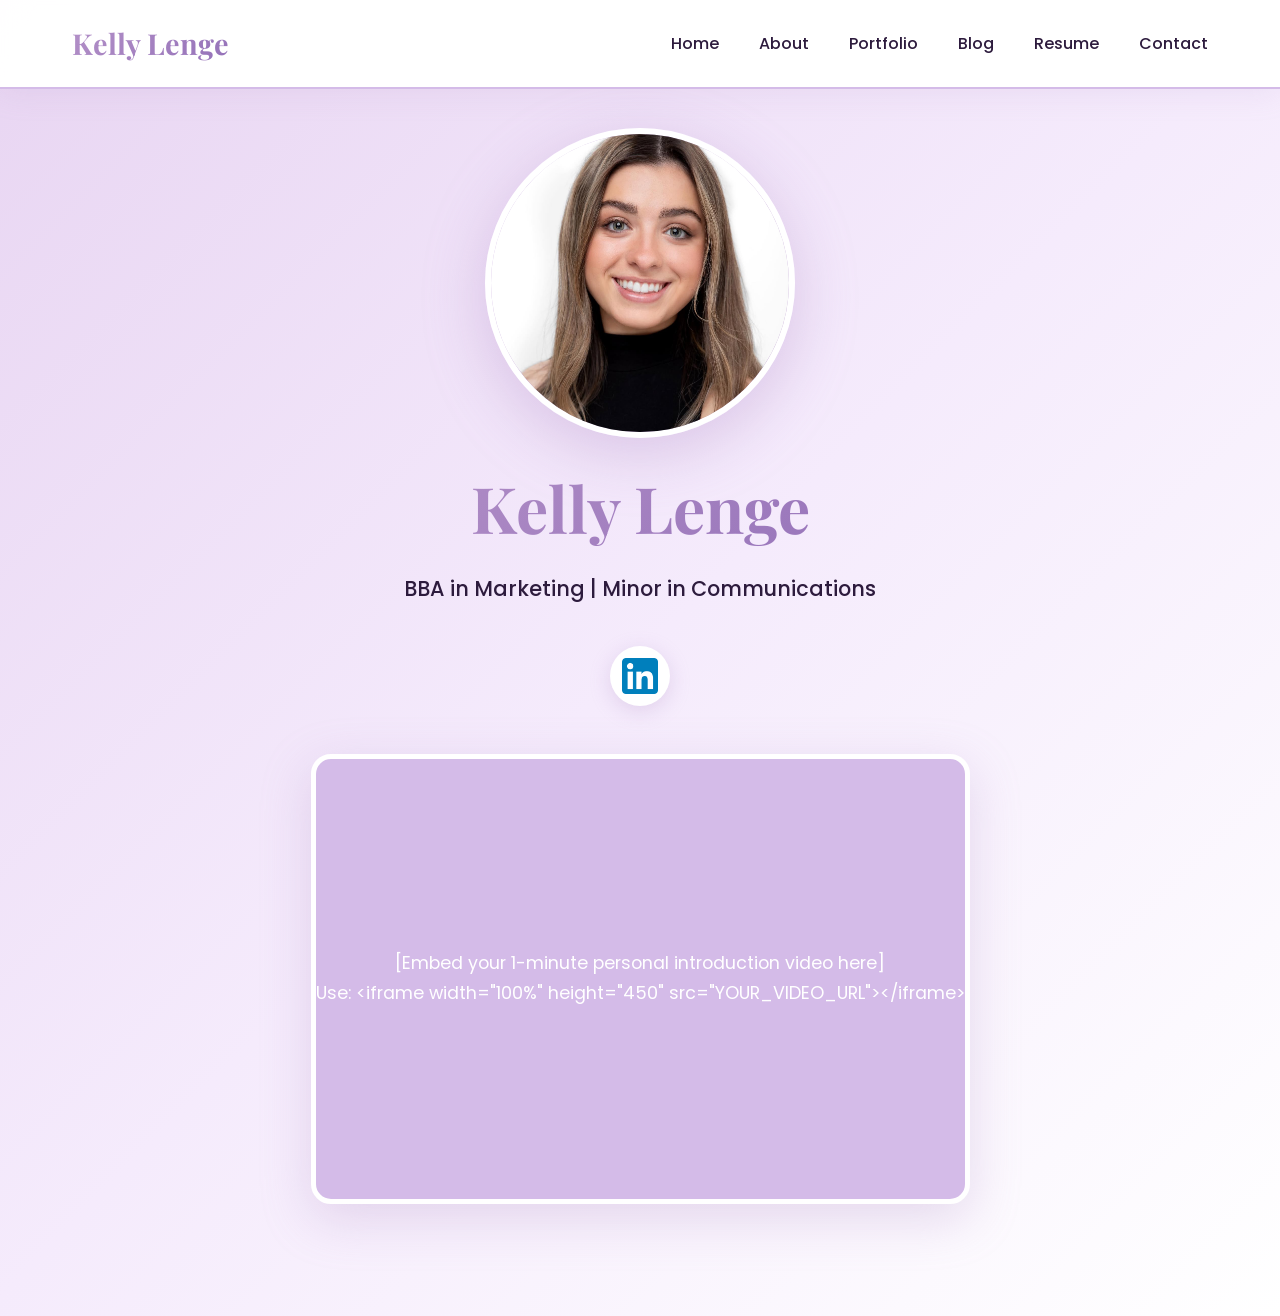
==== index.html @ 1a7a0fc7 "Updated website, everything but video and email" ====
<!DOCTYPE html>
<html lang="en">
<head>
    <meta charset="UTF-8">
    <meta name="viewport" content="width=device-width, initial-scale=1.0">
    <title>Kelly Lenge - Marketing & Communications Professional</title>
    <link href="https://fonts.googleapis.com/css2?family=Playfair+Display:wght@400;600;700&family=Poppins:wght@300;400;500;600&family=Dancing+Script:wght@400;600&display=swap" rel="stylesheet">
    <style>
        * {
            margin: 0;
            padding: 0;
            box-sizing: border-box;
        }

        :root {
            --lavender: #B491C8;
            --lavender-light: #D4BBE8;
            --lavender-dark: #9370B8;
            --white: #FFFFFF;
            --off-white: #FAF8FC;
            --text-dark: #2D1B3D;
            --text-gray: #6B5B7A;
        }

        body {
            font-family: 'Poppins', sans-serif;
            line-height: 1.7;
            color: var(--text-dark);
            background: var(--off-white);
        }

        /* Navigation */
        nav {
            position: fixed;
            top: 0;
            width: 100%;
            background: rgba(255, 255, 255, 0.98);
            backdrop-filter: blur(15px);
            box-shadow: 0 4px 30px rgba(180, 145, 200, 0.15);
            z-index: 1000;
            padding: 1.2rem 0;
            border-bottom: 2px solid var(--lavender-light);
        }

        nav .container {
            max-width: 1200px;
            margin: 0 auto;
            padding: 0 2rem;
            display: flex;
            justify-content: space-between;
            align-items: center;
        }

        nav .logo {
            font-size: 1.8rem;
            font-weight: 700;
            font-family: 'Playfair Display', serif;
            background: linear-gradient(135deg, var(--lavender), var(--lavender-dark));
            -webkit-background-clip: text;
            -webkit-text-fill-color: transparent;
            background-clip: text;
            cursor: pointer;
            transition: transform 0.3s;
        }

        nav .logo:hover {
            transform: scale(1.05);
        }

        nav ul {
            list-style: none;
            display: flex;
            gap: 2.5rem;
        }

        nav a {
            text-decoration: none;
            color: var(--text-dark);
            font-weight: 500;
            transition: all 0.3s;
            position: relative;
            font-size: 1rem;
        }

        nav a:hover {
            color: var(--lavender);
            transform: translateY(-2px);
        }

        nav a::after {
            content: '';
            position: absolute;
            bottom: -5px;
            left: 50%;
            transform: translateX(-50%);
            width: 0;
            height: 3px;
            background: var(--lavender);
            border-radius: 2px;
            transition: width 0.3s;
        }

        nav a:hover::after {
            width: 100%;
        }

        /* Page Container */
        .page {
            min-height: 100vh;
            padding: 8rem 2rem 4rem;
            display: none;
            animation: fadeIn 0.6s ease;
        }

        .page.active {
            display: block;
        }

        @keyframes fadeIn {
            from {
                opacity: 0;
                transform: translateY(20px);
            }
            to {
                opacity: 1;
                transform: translateY(0);
            }
        }

        .container {
            max-width: 1200px;
            margin: 0 auto;
        }

        /* Typography */
        h1 {
            font-size: 4rem;
            margin-bottom: 1.5rem;
            font-family: 'Playfair Display', serif;
            font-weight: 700;
            background: linear-gradient(135deg, var(--lavender), var(--lavender-dark));
            -webkit-background-clip: text;
            -webkit-text-fill-color: transparent;
            background-clip: text;
            line-height: 1.2;
        }

        h2 {
            font-size: 3rem;
            margin-bottom: 2rem;
            font-family: 'Playfair Display', serif;
            color: var(--lavender-dark);
            position: relative;
            display: inline-block;
        }

        h2::after {
            content: '';
            position: absolute;
            bottom: -10px;
            left: 0;
            width: 60%;
            height: 4px;
            background: linear-gradient(90deg, var(--lavender), transparent);
            border-radius: 2px;
        }

        h3 {
            font-size: 1.8rem;
            margin-bottom: 1rem;
            color: var(--lavender);
            font-family: 'Playfair Display', serif;
        }

        /* HOME PAGE */
        #home {
            display: flex;
            align-items: center;
            justify-content: center;
            text-align: center;
            background: linear-gradient(135deg, #E8D5F2 0%, #F5EBFC 50%, #FFFFFF 100%);
            position: relative;
            overflow: hidden;
        }


        @keyframes float {
            0%, 100% { transform: translateY(0px); }
            50% { transform: translateY(-20px); }
        }

        .hero-content {
            animation: fadeInUp 1s ease;
            position: relative;
            z-index: 1;
        }

        @keyframes fadeInUp {
            from {
                opacity: 0;
                transform: translateY(30px);
            }
            to {
                opacity: 1;
                transform: translateY(0);
            }
        }

        .profile-photo {
            width: 310px;
            height: 310px;
            border-radius: 50%;
            border: 6px solid white;
            box-shadow: 0 15px 60px rgba(180, 145, 200, 0.4);
            margin: 0 auto 2rem;
            background: linear-gradient(135deg, var(--lavender-light), var(--lavender));
            /* remove inner padding so image can fill the circle */
            display: block;
            overflow: hidden;
            transition: transform 0.3s;
        }

        .profile-photo img {
            width: 100%;
            display: block; /* remove inline gaps */
        }

        .profile-photo:hover {
            transform: scale(1.05) rotate(5deg);
        }

        .tagline {
            font-size: 1.8rem;
            font-family: 'Dancing Script', cursive;
            color: var(--lavender-dark);
            margin-bottom: 1rem;
        }

        .cta-button {
            display: inline-block;
            padding: 1.2rem 3rem;
            background: linear-gradient(135deg, var(--lavender), var(--lavender-dark));
            color: white;
            text-decoration: none;
            border-radius: 50px;
            font-weight: 600;
            margin-top: 2rem;
            transition: all 0.3s;
            box-shadow: 0 8px 25px rgba(180, 145, 200, 0.4);
            font-size: 1.1rem;
        }

        .cta-button:hover {
            transform: translateY(-5px);
            box-shadow: 0 12px 35px rgba(180, 145, 200, 0.6);
        }

        .social-links {
            margin-top: 2.5rem;
            display: flex;
            gap: 2rem;
            justify-content: center;
        }

        .social-links a {
            color: var(--lavender-dark);
            font-size: 1.8rem;
            transition: all 0.3s;
            background: white;
            width: 60px;
            height: 60px;
            border-radius: 50%;
            display: flex;
            align-items: center;
            justify-content: center;
            box-shadow: 0 5px 20px rgba(180, 145, 200, 0.3);
        }

        /* size for social icon images */
        .social-links a img {
            width: 36px;
            height: 36px;
            display: block;
        }

        .social-links a:hover {
            transform: scale(1.2) rotate(10deg);
            box-shadow: 0 8px 30px rgba(180, 145, 200, 0.5);
        }

        .video-container {
            margin: 3rem 0;
            border-radius: 20px;
            overflow: hidden;
            box-shadow: 0 15px 50px rgba(180, 145, 200, 0.3);
            background: var(--lavender-light);
            height: 450px;
            display: flex;
            align-items: center;
            justify-content: center;
            color: white;
            font-size: 1.1rem;
            border: 5px solid white;
        }

        /* ABOUT PAGE */
        #about {
            background: white;
        }

        .about-grid {
            display: grid;
            grid-template-columns: 1fr 1fr;
            gap: 4rem;
            margin-top: 3rem;
        }

        .about-text {
            font-size: 1.15rem;
            line-height: 1.9;
        }

        .about-text p {
            margin-bottom: 1.5rem;
            animation: slideInLeft 0.8s ease;
        }

        @keyframes slideInLeft {
            from {
                opacity: 0;
                transform: translateX(-30px);
            }
            to {
                opacity: 1;
                transform: translateX(0);
            }
        }
        
        .about-photo {
            width: 100%;
            height: 500px;
            border-radius: 25px;
            background: linear-gradient(135deg, var(--lavender-light), var(--lavender));
            display: flex;
            align-items: center;
            justify-content: center;
            color: white;
            font-size: 1rem;
            text-align: center;
            padding: 0;
            overflow: hidden;
            box-shadow: 0 15px 50px rgba(180, 145, 200, 0.3);
            border: 15px solid #d4bbe8;
            animation: slideInRight 0.8s ease;
        }

        .about-photo img {
            width: 100%;
            height: 100%;
            object-fit: cover;
            display: block;
        }

        @keyframes slideInRight {
            from {
                opacity: 0;
                transform: translateX(30px);
            }
            to {
                opacity: 1;
                transform: translateX(0);
            }
        }

        /* PORTFOLIO PAGE */
        #portfolio {
            background: linear-gradient(135deg, #F8F3FC 0%, #FFFFFF 100%);
        }

        .portfolio-intro {
            font-size: 1.2rem;
            color: var(--text-gray);
            margin-bottom: 3rem;
            text-align: center;
        }

        .portfolio-grid {
            display: grid;
            grid-template-columns: repeat(auto-fit, minmax(320px, 1fr));
            gap: 2.5rem;
            margin-top: 3rem;
        }

        .portfolio-item {
            background: white;
            border-radius: 25px;
            overflow: hidden;
            box-shadow: 0 8px 30px rgba(180, 145, 200, 0.2);
            transition: all 0.4s;
            border: 3px solid var(--lavender-light);
        }

        .portfolio-item:hover {
            transform: translateY(-15px) scale(1.02);
            box-shadow: 0 20px 50px rgba(180, 145, 200, 0.4);
            border-color: var(--lavender);
        }

        .portfolio-image {
            width: 100%;
            height: 280px;
            background: linear-gradient(135deg, var(--lavender-light), var(--lavender));
            display: flex;
            align-items: center;
            justify-content: center;
            color: white;
            font-size: 0.95rem;
            text-align: center;
            padding: 2rem;
        }

        .portfolio-content {
            padding: 2rem;
        }

        .portfolio-content h3 {
            margin-bottom: 1rem;
        }

        .portfolio-content p {
            color: var(--text-gray);
            line-height: 1.7;
        }

        /* RESUME PAGE */
        #resume.page {
            background: white;
            padding: 8rem 2rem 4rem;
        }

        #resume.page.active {
            display: flex;
            justify-content: center;
            align-items: center;
        }

        #resume .resume-container {
            width: 100%;
            display: flex;
            flex-direction: column;
            align-items: center;
            justify-content: center;
            gap: 2.5rem;
        }

        #resume .resume-image-wrapper {
            display: flex;
            justify-content: center;
            width: 100%;
        }

        #resume .resume-image {
            height: calc(134vh - 9rem);
            max-height: 1100px;
            width: auto;
            max-width: min(95vw, 1040px);
            border-radius: 18px;
            box-shadow: 0 20px 45px rgba(45, 27, 61, 0.15);
            border: 3px solid var(--lavender-light);
        }

        @media (max-width: 768px) {
            #resume.page {
                padding: 7rem 1rem 3rem;
            }

            #resume .resume-image {
                height: auto;
                max-width: 100%;
                border-radius: 14px;
            }
        }

        /* BLOG PAGE */
        #blog {
            background: linear-gradient(135deg, #F8F3FC 0%, #FFFFFF 100%);
        }

        .blog-intro {
            font-size: 1.2rem;
            color: var(--text-gray);
            margin-bottom: 3rem;
            text-align: center;
        }

        .blog-post {
            background: white;
            padding: 3.5rem;
            margin: 3rem 0;
            border-radius: 25px;
            box-shadow: 0 10px 40px rgba(180, 145, 200, 0.2);
            border: 3px solid var(--lavender-light);
            transition: all 0.3s;
        }

        .blog-post:hover {
            box-shadow: 0 15px 50px rgba(180, 145, 200, 0.3);
            transform: translateY(-5px);
        }

        .blog-post h3 {
            font-size: 2.2rem;
            margin-bottom: 1rem;
        }

        .blog-meta {
            color: var(--text-gray);
            margin-bottom: 2rem;
            font-size: 0.95rem;
            font-style: italic;
        }

        .blog-image {
            width: 100%;
            height: 350px;
            background: linear-gradient(135deg, var(--lavender-light), var(--lavender));
            border-radius: 20px;
            margin: 2rem 0;
            display: flex;
            align-items: center;
            justify-content: center;
            color: white;
            font-size: 1rem;
            box-shadow: 0 8px 30px rgba(180, 145, 200, 0.3);
        }

        .blog-image.gallery {
            height: auto;
            padding: 1.5rem;
            gap: 1.5rem;
            flex-wrap: wrap;
        }

        .blog-image.gallery img {
            flex: 1 1 200px;
            max-width: 220px;
            min-width: 160px;
            height: 260px;
            object-fit: cover;
            border-radius: 16px;
            box-shadow: 0 6px 20px rgba(45, 27, 61, 0.15);
        }

        .blog-post p {
            margin-bottom: 1.5rem;
            font-size: 1.05rem;
            line-height: 1.9;
        }

        /* CONTACT PAGE */
        #contact {
            background: linear-gradient(135deg, #E8D5F2 0%, #F5EBFC 50%, #FFFFFF 100%);
            text-align: center;
        }

        .contact-info {
            margin: 3rem 0;
            font-size: 1.3rem;
        }

        .contact-info a {
            color: var(--lavender-dark);
            text-decoration: none;
            font-weight: 600;
            transition: all 0.3s;
            border-bottom: 2px solid var(--lavender-light);
        }

        .contact-info a:hover {
            color: var(--lavender);
            border-bottom-color: var(--lavender);
        }

        .contact-cta-box {
            margin: 4rem 0;
            padding: 3rem;
            background: linear-gradient(135deg, var(--lavender), var(--lavender-dark));
            border-radius: 25px;
            color: white;
            box-shadow: 0 15px 50px rgba(180, 145, 200, 0.4);
        }

        .contact-cta-box h3 {
            color: white;
            margin-bottom: 1.5rem;
            font-size: 2rem;
        }

        .external-links {
            margin: 4rem 0;
            display: flex;
            justify-content: center;
            gap: 2rem;
            flex-wrap: wrap;
        }

        .external-link {
            padding: 1.2rem 2.5rem;
            background: white;
            color: var(--lavender-dark);
            text-decoration: none;
            border-radius: 50px;
            transition: all 0.3s;
            box-shadow: 0 5px 20px rgba(180, 145, 200, 0.3);
            font-weight: 600;
        }

        .external-link:hover {
            background: var(--lavender);
            color: white;
            transform: translateY(-5px);
            box-shadow: 0 10px 30px rgba(180, 145, 200, 0.5);
        }

        .follow-section {
            margin-top: 4rem;
            padding: 3rem;
            background: white;
            border-radius: 25px;
            box-shadow: 0 10px 40px rgba(180, 145, 200, 0.2);
        }

        /* Decorative Elements */
        .sparkle {
            display: inline-block;
            animation: sparkle 2s ease-in-out infinite;
        }

        @keyframes sparkle {
            0%, 100% { opacity: 1; transform: scale(1); }
            50% { opacity: 0.5; transform: scale(1.2); }
        }

        /* Responsive */
        @media (max-width: 768px) {
            nav ul {
                flex-wrap: wrap;
                gap: 1rem;
                justify-content: center;
            }

            h1 {
                font-size: 2.5rem;
            }

            h2 {
                font-size: 2rem;
            }

            .about-grid {
                grid-template-columns: 1fr;
            }

            .portfolio-grid {
                grid-template-columns: 1fr;
            }

            .page {
                padding: 7rem 1.5rem 3rem;
            }
        }

        html {
            scroll-behavior: smooth;
        }
    </style>
</head>
<body>
    <nav>
        <div class="container">
            <div class="logo" onclick="showPage('home')">Kelly Lenge <span class="sparkle"></span></div>
            <ul>
                <li><a href="#home" data-page="home">Home</a></li>
                <li><a href="#about" data-page="about">About</a></li>
                <li><a href="#portfolio" data-page="portfolio">Portfolio</a></li>
                <li><a href="#blog" data-page="blog">Blog</a></li>
                <li><a href="#resume" data-page="resume">Resume</a></li>
                <li><a href="#contact" data-page="contact">Contact</a></li>
            </ul>
        </div>
    </nav>

    <!-- HOME PAGE -->
    <div id="home" class="page active">
        <div class="container">
            <div class="hero-content">
                <div class="profile-photo">
                    <img src="Screenshot 2025-10-18 at 8.28.31 PM.jpeg" alt="Kelly Lenge" />
                </div>
                <h1>Kelly Lenge</h1>
                <p style="font-size: 1.3rem; margin-bottom: 1rem; font-weight: 500;">BBA in Marketing | Minor in Communications</p>
                
                <!-- <a href="#contact" onclick="showPage('contact')" class="cta-button">Let's Connect!</a> -->
                
                <div class="social-links">
                    <a href="https://linkedin.com/in/kellylenge" target="_blank" title="LinkedIn" aria-label="LinkedIn profile">
                        <img src="LinkedIn_icon.svg.png" alt="LinkedIn" />
                    </a>
                </div>

                <div class="video-container">
                    [Embed your 1-minute personal introduction video here]<br>
                    Use: &lt;iframe width="100%" height="450" src="YOUR_VIDEO_URL"&gt;&lt;/iframe&gt;
                </div>
            </div>
        </div>
    </div>

    <!-- ABOUT PAGE -->
    <div id="about" class="page">
        <div class="container">
            <h2>About Me</h2>
            <div class="about-grid">
                <div class="about-text">
                    <p>Hi, I'm Kelly Lenge, and I'm majoring in Marketing at the University of Miami. I've always been drawn to creativity, communication, and the ways people and brands connect with others. Marketing allows me to combine those passions while learning how to turn ideas into meaningful stories that inspire people.</p>
                    
                    <p>Over the years, I've realized that experiences outside the classroom shape who you are just as much as academics do. I danced competitively for 15 years, which taught me discipline, teamwork, and what it means to truly work hard for something you care about. More recently, I studied abroad in Barcelona, where I developed a love for travel and gained a new perspective on the world. Both experiences helped me build confidence, independence, and a strong sense of determination.</p>
    
                    <p>I'm passionate about understanding people, finding creative ways to communicate, and using marketing to make an impact. I love that it brings together strategy and imagination, allowing me to approach problems from both an analytical and creative point of view.</p>
                    
                    <p>Outside of school, I enjoy traveling, staying active, and spending time with friends and family. I value experiences that challenge me, teach me something new, and help me grow as a person. As I continue my journey, I hope to build a career where I can bring ideas to life, connect with others, and make a positive difference through creativity and marketing.</p>
                </div>
                <div class="about-photo">
                    <img src="img/photo kelly.jpg" alt="Kelly Lenge" />
                </div>
            </div>
        </div>
    </div>

    <!-- PORTFOLIO PAGE -->
    <div id="portfolio" class="page">
        <div class="container">
            <h2>My Portfolio</h2>            
            <div class="portfolio-grid">
                <div class="portfolio-item">
                    <div class="portfolio-image"><img src="img/sipjoy.png" alt="" style="width: 100%; height: auto;"></div>
                    <div class="portfolio-content">
                        <h3>New Beverage Brand Development</h3>
                        <p>Developed and marketed a new drink concept focused on creative branding and consumer appeal. Designed the product’s identity, packaging, and launch strategy to capture target audience interest.</p>
                        <a href="https://drive.google.com/file/d/1cVfKGVw731WJhFPxEib35jrSZTielgJZ/view?usp=drive_link" target="_blank" rel="noopener noreferrer">View Project</a>
                    </div>
                </div>

                <div class="portfolio-item">
                    <div class="portfolio-image"><img src="img/PNG_Hero-4.png" alt="" style="width: 100%; height: auto;"></div>
                    <div class="portfolio-content">
                        <h3>Programmatic Project</h3>
                        <p>At WPP Media, I supported client campaigns through DV360, managing programmatic ad placements and tracking performance. I launched and optimized YouTube ad campaigns to increase reach and engagement across target audiences for my client.</p>
                    </div>
                </div>

                <div class="portfolio-item">
                    <div class="portfolio-image"><img src="img/flower.png" alt="" style="width: 100%; height: 230px;"></div>
                    <div class="portfolio-content">
                        <h3>Photography Project</h3>
                        <p>Created a photo series that explored how natural flaws and irregularities can be beautiful. Focused on capturing texture, color, and real moments in nature to show that imperfection can be inspiring.</p>
                        <a href="https://docs.google.com/presentation/d/1KhzSq_vARHCELenSsjJZ9UGzEou-xgIu1nvBdXtMsUE/edit?usp=drive_link" target="_blank" rel="noopener noreferrer">View Project</a>
                    </div>
                </div>
            </div>
        </div>
    </div>

    <!-- RESUME PAGE -->
    <div id="resume" class="page">
        <div class="container resume-container">
            <h2>My Resume</h2>
            <div class="resume-image-wrapper">
                <img class="resume-image" src="files/resume.png" alt="Kelly Lenge Resume">
            </div>
        </div>
    </div>

    <!-- BLOG PAGE -->
    <div id="blog" class="page">
        <div class="container">
            <h2>My Blog</h2>
            <!-- <p class="blog-intro">Insights, thoughts, and observations on marketing, communications, and professional growth.</p> -->

            <article class="blog-post">
                <h3>Traveling</h3>
                <!-- <p class="blog-meta">Posted on November 1, 2025 | Study Abroad</p> -->
                <div class="blog-image gallery">
                    <img src="img/IMG_5796.jpg" alt="Kelly Lenge smiling in a courtyard">
                    <img src="img/IMG_5797.jpg" alt="Street view from Barcelona study abroad trip">
                    <img src="img/maracco.jpeg" alt="Kelly visiting Morocco archway at sunset">
                    <img src="img/IMG_5800.jpg" alt="Sunset view from Morocco trip">
                </div>
                <p>Before studying abroad, I had never been outside the country. Traveling always seemed exciting, but it was not until I lived in Barcelona that I truly understood how much it could change me. The city’s vibrant energy, incredible food, and slower pace taught me to appreciate each moment instead of rushing to the next thing.</p>

                <p>During that semester, I visited Morocco, Iceland, Switzerland, Florence, Dublin, Lisbon, Budapest, Madrid, Paris, and London. Each trip brought new lessons and fresh perspectives. I learned to adapt quickly, plan ahead, and stay calm when things didn’t go according to plan.</p>

                <p>Traveling on my own also made me more independent. Navigating unfamiliar places and cultures gave me confidence and helped me understand how people around the world live differently while sharing common values of connection, family, and happiness.</p>

                <p>Studying abroad taught me more than any classroom could. It helped me discover more about myself and the world, showing me there is always something new to learn and experience. Now, traveling is a passion I plan to carry with me throughout my life.</p>
            </article>

            <article class="blog-post">
                <h3>Dancing</h3>
                <!-- <p class="blog-meta">Posted on October 25, 2025 | Personal Growth</p> -->
                <div class="blog-image gallery">
                    <img src="img/dance2.jpeg" alt="Kelly Lenge smiling in a courtyard">
                    <img src="img/amanda2.jpeg" alt="Kelly Lenge dancing with a partner">
                    <img src="img/dance1.jpeg" alt="Kelly Lenge dancing in a studio">
                    <img src="img/amanad.jpeg" alt="Sunset view from Morocco trip">
                </div>
                <p>I started dancing when I was four years old, and it has been a part of my life ever since. What began as a fun activity quickly became something I truly loved. I went on to dance competitively for 15 years, and over that time it shaped me into the person I am today. Dance taught me discipline, focus, and what it really means to work hard for something you care about.</p>

                <p>I had amazing coaches who pushed me to be my best every single day. We spent around 40 hours a week in the studio practicing, sweating, and sometimes even crying, all working toward the same goal. It was challenging, but it taught me that success does not come without effort. You have to show up, stay consistent, and push through the tough moments to achieve something great.</p>

                <p>Through dance, I learned how to handle pressure, how to stay confident, and how to lead by example. Every competition and performance taught me to believe in myself, even when things felt uncertain. Dance built my confidence from a young age and helped me grow into a strong and determined woman.</p>

                <p>What I love most about dance is how it lets me express myself. It is a way to communicate without words, to turn emotion into movement. Dance gave me confidence, strength, and purpose, and it continues to remind me that with hard work and passion, anything is possible.</p>
            </article>

            <article class="blog-post">
                <h3>Cooking</h3>
                <!-- <p class="blog-meta">Posted on August 14, 2025 | Personal Passions</p> -->
                <div class="blog-image gallery">
                    <img src="img/food1.png" alt="Kelly Lenge smiling in a courtyard">
                    <img src="img/hummus.png" alt="Kelly Lenge dancing with a partner">
                    <img src="img/produce.jpeg" alt="Fresh produce on a kitchen counter">
                    <img src="img/Vmeatball.jpeg" alt="Kelly Lenge dancing in a studio">
                </div>
                <p>My love for cooking started pretty recently, but it has quickly become one of my favorite things to do. Growing up, my mom was and still is an amazing cook. Every meal she made brought people together, and I always admired how she made it look so easy while putting so much care into it. From her homemade meatballs and chicken parmesan to her chicken noodle soup, crabcakes, steak, salads, bolongese, and hummus, everything she made had its own special touch. Food was always a big part of our home, and it created memories that I still think about today.</p>

                <p>I never cooked much myself until I got to college, but once I started, I realized how much I enjoyed it. When I moved away from home, I missed her meals more than I expected. That inspired me to start learning her recipes and trying them on my own. At first, I called her constantly while cooking, asking what I was doing wrong or how to fix something that did not turn out quite right. Over time, I began to understand the rhythm of it, the timing, the flavor, and the patience it takes to make something great.</p>

                <p>Cooking has become something that relaxes me. It gives me time to slow down, focus, and create something from scratch. I love the feeling of finishing a meal and knowing I made it myself. It reminds me of home and all the memories that come with it.</p>

                <p>What I love most about cooking is that it is always a learning process. There is always a new recipe to try or a new flavor to explore. It makes me feel creative, independent, and connected to something familiar at the same time.</p>
            </article>
        </div>
    </div>

    <!-- CONTACT PAGE -->
    <div id="contact" class="page">
        <div class="container">
            <h2>Let's Connect</h2>
            <p style="font-size: 1.2rem; margin: 2rem 0;">I'm always excited to connect with fellow marketing professionals, potential collaborators, and anyone interested in discussing marketing and communications!</p>
            
            <div class="contact-info">
                <p><strong>Email:</strong> <a href="mailto:kellyalenge@gmail.com">kellyalenge@gmail.com</a></p>
                <p style="margin-top: 1rem;"><strong>LinkedIn:</strong> <a href="https://linkedin.com/in/kellylenge" target="_blank">linkedin.com/in/kellylenge</a></p>
            </div>

            <!-- <div class="contact-cta-box">
                <h3>Ready to Collaborate? 🌟</h3>
                <p style="font-size: 1.15rem;">Whether you're looking for a marketing professional to join your team, need consultation on a project, or just want to chat about the latest marketing trends, I'd love to hear from you!</p>
                <a href="mailto:kellyalenge@email.com" class="cta-button" style="background: white; color: var(--lavender-dark); margin-top: 1.5rem;">Get In Touch</a>
            </div> -->

            <!-- <h3 style="margin-top: 3rem; color: var(--lavender-dark);">Helpful Resources 📚</h3>
            <div class="external-links">
                <a href="https://www.hubspot.com/marketing-statistics" target="_blank" class="external-link">Marketing Statistics Hub</a>
                <a href="https://www.ama.org/" target="_blank" class="external-link">American Marketing Association</a>
            </div> -->

            <div class="follow-section">
                <h3>Follow My Journey</h3>
                <p style="color: var(--text-gray);">Stay updated with my latest projects, insights, and professional adventures on LinkedIn.</p>
                <div class="social-links" style="margin-top: 1.5rem;">
                    <a href="https://linkedin.com/in/kellylenge" target="_blank" title="LinkedIn" aria-label="LinkedIn profile">
                        <img src="LinkedIn_icon.svg.png" alt="LinkedIn" />
                    </a>
                </div>
            </div>
        </div>
    </div>

    <script>
        function showPage(pageId) {
            // Hide all pages
            const pages = document.querySelectorAll('.page');
            pages.forEach(page => {
                page.classList.remove('active');
            });
            
            // Show selected page
            const targetPage = document.getElementById(pageId);
            if (targetPage) {
                targetPage.classList.add('active');
                window.scrollTo(0, 0);
            }
            
            return false;
        }

        // Handle initial page load
        window.addEventListener('DOMContentLoaded', () => {
            const hash = window.location.hash.slice(1);
            if (hash) {
                showPage(hash);
            } else {
                showPage('home');
            }
        });

        // Handle navigation clicks
        document.querySelectorAll('nav a[data-page]').forEach(link => {
            link.addEventListener('click', (e) => {
                e.preventDefault();
                const pageId = link.dataset.page;
                if (pageId) {
                    showPage(pageId);
                    window.location.hash = pageId;
                }
            });
        });
    </script>
</body>
</html>
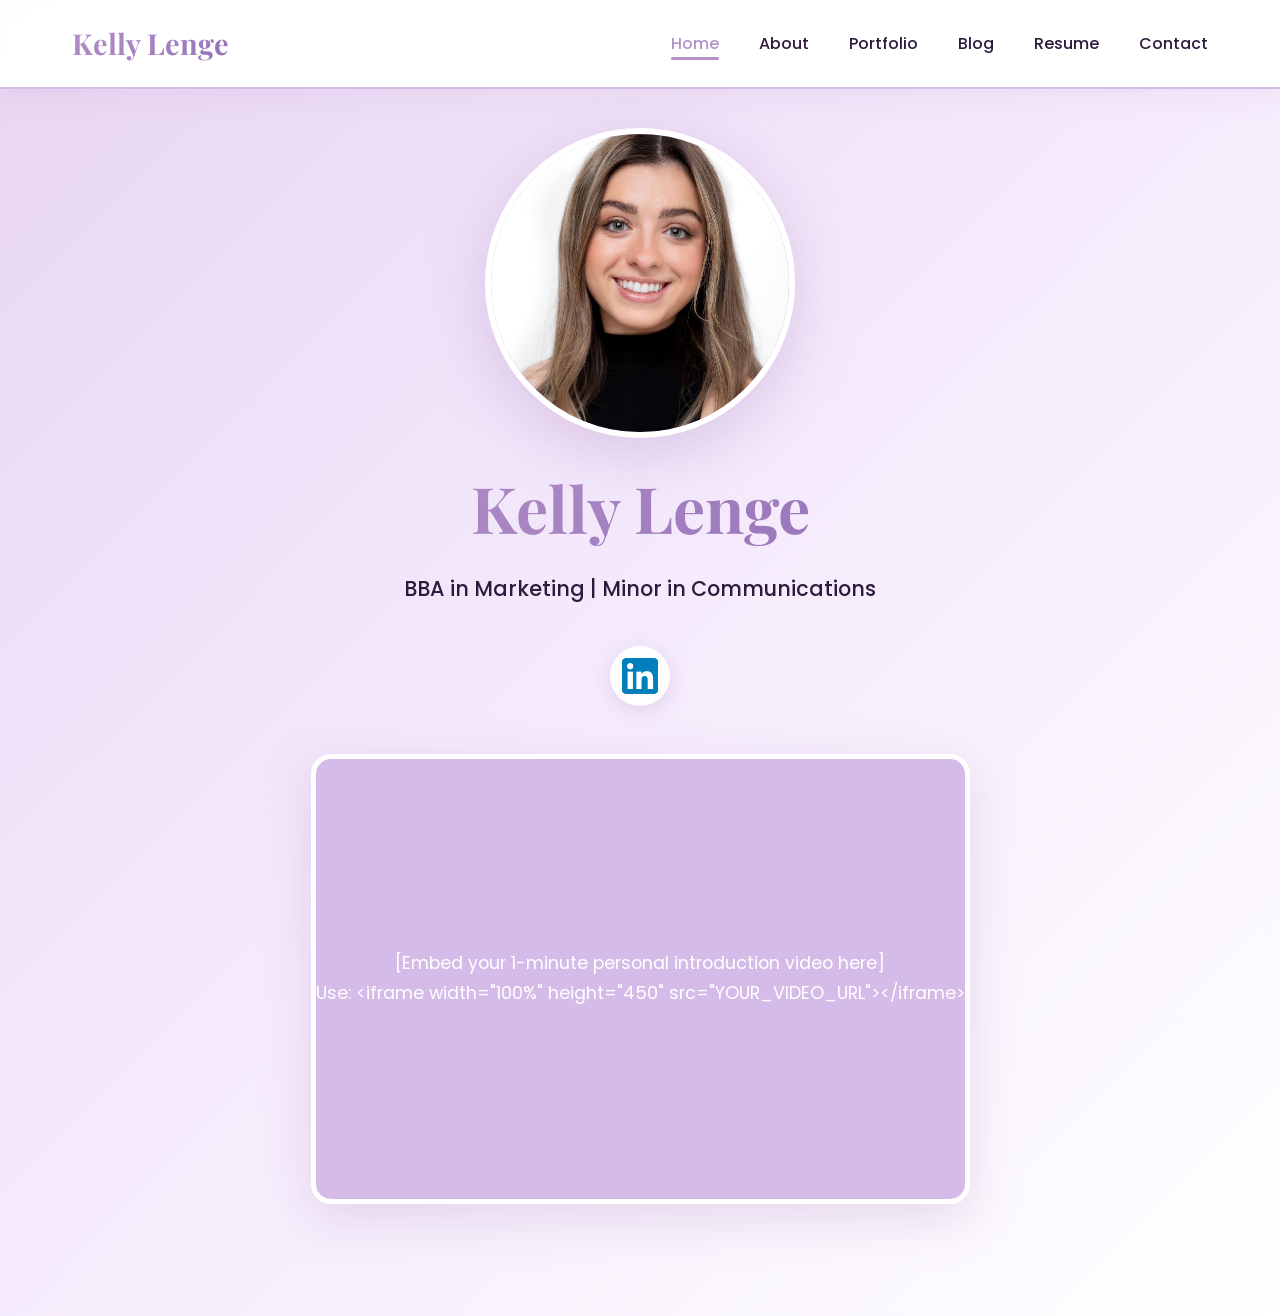
==== commit e3f25c0a: "Cleaned" ====
--- a/index.html
+++ b/index.html
@@ -5,706 +5,38 @@
     <meta name="viewport" content="width=device-width, initial-scale=1.0">
     <title>Kelly Lenge - Marketing & Communications Professional</title>
     <link href="https://fonts.googleapis.com/css2?family=Playfair+Display:wght@400;600;700&family=Poppins:wght@300;400;500;600&family=Dancing+Script:wght@400;600&display=swap" rel="stylesheet">
-    <style>
-        * {
-            margin: 0;
-            padding: 0;
-            box-sizing: border-box;
-        }
-
-        :root {
-            --lavender: #B491C8;
-            --lavender-light: #D4BBE8;
-            --lavender-dark: #9370B8;
-            --white: #FFFFFF;
-            --off-white: #FAF8FC;
-            --text-dark: #2D1B3D;
-            --text-gray: #6B5B7A;
-        }
-
-        body {
-            font-family: 'Poppins', sans-serif;
-            line-height: 1.7;
-            color: var(--text-dark);
-            background: var(--off-white);
-        }
-
-        /* Navigation */
-        nav {
-            position: fixed;
-            top: 0;
-            width: 100%;
-            background: rgba(255, 255, 255, 0.98);
-            backdrop-filter: blur(15px);
-            box-shadow: 0 4px 30px rgba(180, 145, 200, 0.15);
-            z-index: 1000;
-            padding: 1.2rem 0;
-            border-bottom: 2px solid var(--lavender-light);
-        }
-
-        nav .container {
-            max-width: 1200px;
-            margin: 0 auto;
-            padding: 0 2rem;
-            display: flex;
-            justify-content: space-between;
-            align-items: center;
-        }
-
-        nav .logo {
-            font-size: 1.8rem;
-            font-weight: 700;
-            font-family: 'Playfair Display', serif;
-            background: linear-gradient(135deg, var(--lavender), var(--lavender-dark));
-            -webkit-background-clip: text;
-            -webkit-text-fill-color: transparent;
-            background-clip: text;
-            cursor: pointer;
-            transition: transform 0.3s;
-        }
-
-        nav .logo:hover {
-            transform: scale(1.05);
-        }
-
-        nav ul {
-            list-style: none;
-            display: flex;
-            gap: 2.5rem;
-        }
-
-        nav a {
-            text-decoration: none;
-            color: var(--text-dark);
-            font-weight: 500;
-            transition: all 0.3s;
-            position: relative;
-            font-size: 1rem;
-        }
-
-        nav a:hover {
-            color: var(--lavender);
-            transform: translateY(-2px);
-        }
-
-        nav a::after {
-            content: '';
-            position: absolute;
-            bottom: -5px;
-            left: 50%;
-            transform: translateX(-50%);
-            width: 0;
-            height: 3px;
-            background: var(--lavender);
-            border-radius: 2px;
-            transition: width 0.3s;
-        }
-
-        nav a:hover::after {
-            width: 100%;
-        }
-
-        /* Page Container */
-        .page {
-            min-height: 100vh;
-            padding: 8rem 2rem 4rem;
-            display: none;
-            animation: fadeIn 0.6s ease;
-        }
-
-        .page.active {
-            display: block;
-        }
-
-        @keyframes fadeIn {
-            from {
-                opacity: 0;
-                transform: translateY(20px);
-            }
-            to {
-                opacity: 1;
-                transform: translateY(0);
-            }
-        }
-
-        .container {
-            max-width: 1200px;
-            margin: 0 auto;
-        }
-
-        /* Typography */
-        h1 {
-            font-size: 4rem;
-            margin-bottom: 1.5rem;
-            font-family: 'Playfair Display', serif;
-            font-weight: 700;
-            background: linear-gradient(135deg, var(--lavender), var(--lavender-dark));
-            -webkit-background-clip: text;
-            -webkit-text-fill-color: transparent;
-            background-clip: text;
-            line-height: 1.2;
-        }
-
-        h2 {
-            font-size: 3rem;
-            margin-bottom: 2rem;
-            font-family: 'Playfair Display', serif;
-            color: var(--lavender-dark);
-            position: relative;
-            display: inline-block;
-        }
-
-        h2::after {
-            content: '';
-            position: absolute;
-            bottom: -10px;
-            left: 0;
-            width: 60%;
-            height: 4px;
-            background: linear-gradient(90deg, var(--lavender), transparent);
-            border-radius: 2px;
-        }
-
-        h3 {
-            font-size: 1.8rem;
-            margin-bottom: 1rem;
-            color: var(--lavender);
-            font-family: 'Playfair Display', serif;
-        }
-
-        /* HOME PAGE */
-        #home {
-            display: flex;
-            align-items: center;
-            justify-content: center;
-            text-align: center;
-            background: linear-gradient(135deg, #E8D5F2 0%, #F5EBFC 50%, #FFFFFF 100%);
-            position: relative;
-            overflow: hidden;
-        }
-
-
-        @keyframes float {
-            0%, 100% { transform: translateY(0px); }
-            50% { transform: translateY(-20px); }
-        }
-
-        .hero-content {
-            animation: fadeInUp 1s ease;
-            position: relative;
-            z-index: 1;
-        }
-
-        @keyframes fadeInUp {
-            from {
-                opacity: 0;
-                transform: translateY(30px);
-            }
-            to {
-                opacity: 1;
-                transform: translateY(0);
-            }
-        }
-
-        .profile-photo {
-            width: 310px;
-            height: 310px;
-            border-radius: 50%;
-            border: 6px solid white;
-            box-shadow: 0 15px 60px rgba(180, 145, 200, 0.4);
-            margin: 0 auto 2rem;
-            background: linear-gradient(135deg, var(--lavender-light), var(--lavender));
-            /* remove inner padding so image can fill the circle */
-            display: block;
-            overflow: hidden;
-            transition: transform 0.3s;
-        }
-
-        .profile-photo img {
-            width: 100%;
-            display: block; /* remove inline gaps */
-        }
-
-        .profile-photo:hover {
-            transform: scale(1.05) rotate(5deg);
-        }
-
-        .tagline {
-            font-size: 1.8rem;
-            font-family: 'Dancing Script', cursive;
-            color: var(--lavender-dark);
-            margin-bottom: 1rem;
-        }
-
-        .cta-button {
-            display: inline-block;
-            padding: 1.2rem 3rem;
-            background: linear-gradient(135deg, var(--lavender), var(--lavender-dark));
-            color: white;
-            text-decoration: none;
-            border-radius: 50px;
-            font-weight: 600;
-            margin-top: 2rem;
-            transition: all 0.3s;
-            box-shadow: 0 8px 25px rgba(180, 145, 200, 0.4);
-            font-size: 1.1rem;
-        }
-
-        .cta-button:hover {
-            transform: translateY(-5px);
-            box-shadow: 0 12px 35px rgba(180, 145, 200, 0.6);
-        }
-
-        .social-links {
-            margin-top: 2.5rem;
-            display: flex;
-            gap: 2rem;
-            justify-content: center;
-        }
-
-        .social-links a {
-            color: var(--lavender-dark);
-            font-size: 1.8rem;
-            transition: all 0.3s;
-            background: white;
-            width: 60px;
-            height: 60px;
-            border-radius: 50%;
-            display: flex;
-            align-items: center;
-            justify-content: center;
-            box-shadow: 0 5px 20px rgba(180, 145, 200, 0.3);
-        }
-
-        /* size for social icon images */
-        .social-links a img {
-            width: 36px;
-            height: 36px;
-            display: block;
-        }
-
-        .social-links a:hover {
-            transform: scale(1.2) rotate(10deg);
-            box-shadow: 0 8px 30px rgba(180, 145, 200, 0.5);
-        }
-
-        .video-container {
-            margin: 3rem 0;
-            border-radius: 20px;
-            overflow: hidden;
-            box-shadow: 0 15px 50px rgba(180, 145, 200, 0.3);
-            background: var(--lavender-light);
-            height: 450px;
-            display: flex;
-            align-items: center;
-            justify-content: center;
-            color: white;
-            font-size: 1.1rem;
-            border: 5px solid white;
-        }
-
-        /* ABOUT PAGE */
-        #about {
-            background: white;
-        }
-
-        .about-grid {
-            display: grid;
-            grid-template-columns: 1fr 1fr;
-            gap: 4rem;
-            margin-top: 3rem;
-        }
-
-        .about-text {
-            font-size: 1.15rem;
-            line-height: 1.9;
-        }
-
-        .about-text p {
-            margin-bottom: 1.5rem;
-            animation: slideInLeft 0.8s ease;
-        }
-
-        @keyframes slideInLeft {
-            from {
-                opacity: 0;
-                transform: translateX(-30px);
-            }
-            to {
-                opacity: 1;
-                transform: translateX(0);
-            }
-        }
-        
-        .about-photo {
-            width: 100%;
-            height: 500px;
-            border-radius: 25px;
-            background: linear-gradient(135deg, var(--lavender-light), var(--lavender));
-            display: flex;
-            align-items: center;
-            justify-content: center;
-            color: white;
-            font-size: 1rem;
-            text-align: center;
-            padding: 0;
-            overflow: hidden;
-            box-shadow: 0 15px 50px rgba(180, 145, 200, 0.3);
-            border: 15px solid #d4bbe8;
-            animation: slideInRight 0.8s ease;
-        }
-
-        .about-photo img {
-            width: 100%;
-            height: 100%;
-            object-fit: cover;
-            display: block;
-        }
-
-        @keyframes slideInRight {
-            from {
-                opacity: 0;
-                transform: translateX(30px);
-            }
-            to {
-                opacity: 1;
-                transform: translateX(0);
-            }
-        }
-
-        /* PORTFOLIO PAGE */
-        #portfolio {
-            background: linear-gradient(135deg, #F8F3FC 0%, #FFFFFF 100%);
-        }
-
-        .portfolio-intro {
-            font-size: 1.2rem;
-            color: var(--text-gray);
-            margin-bottom: 3rem;
-            text-align: center;
-        }
-
-        .portfolio-grid {
-            display: grid;
-            grid-template-columns: repeat(auto-fit, minmax(320px, 1fr));
-            gap: 2.5rem;
-            margin-top: 3rem;
-        }
-
-        .portfolio-item {
-            background: white;
-            border-radius: 25px;
-            overflow: hidden;
-            box-shadow: 0 8px 30px rgba(180, 145, 200, 0.2);
-            transition: all 0.4s;
-            border: 3px solid var(--lavender-light);
-        }
-
-        .portfolio-item:hover {
-            transform: translateY(-15px) scale(1.02);
-            box-shadow: 0 20px 50px rgba(180, 145, 200, 0.4);
-            border-color: var(--lavender);
-        }
-
-        .portfolio-image {
-            width: 100%;
-            height: 280px;
-            background: linear-gradient(135deg, var(--lavender-light), var(--lavender));
-            display: flex;
-            align-items: center;
-            justify-content: center;
-            color: white;
-            font-size: 0.95rem;
-            text-align: center;
-            padding: 2rem;
-        }
-
-        .portfolio-content {
-            padding: 2rem;
-        }
-
-        .portfolio-content h3 {
-            margin-bottom: 1rem;
-        }
-
-        .portfolio-content p {
-            color: var(--text-gray);
-            line-height: 1.7;
-        }
-
-        /* RESUME PAGE */
-        #resume.page {
-            background: white;
-            padding: 8rem 2rem 4rem;
-        }
-
-        #resume.page.active {
-            display: flex;
-            justify-content: center;
-            align-items: center;
-        }
-
-        #resume .resume-container {
-            width: 100%;
-            display: flex;
-            flex-direction: column;
-            align-items: center;
-            justify-content: center;
-            gap: 2.5rem;
-        }
-
-        #resume .resume-image-wrapper {
-            display: flex;
-            justify-content: center;
-            width: 100%;
-        }
-
-        #resume .resume-image {
-            height: calc(134vh - 9rem);
-            max-height: 1100px;
-            width: auto;
-            max-width: min(95vw, 1040px);
-            border-radius: 18px;
-            box-shadow: 0 20px 45px rgba(45, 27, 61, 0.15);
-            border: 3px solid var(--lavender-light);
-        }
-
-        @media (max-width: 768px) {
-            #resume.page {
-                padding: 7rem 1rem 3rem;
-            }
-
-            #resume .resume-image {
-                height: auto;
-                max-width: 100%;
-                border-radius: 14px;
-            }
-        }
-
-        /* BLOG PAGE */
-        #blog {
-            background: linear-gradient(135deg, #F8F3FC 0%, #FFFFFF 100%);
-        }
-
-        .blog-intro {
-            font-size: 1.2rem;
-            color: var(--text-gray);
-            margin-bottom: 3rem;
-            text-align: center;
-        }
-
-        .blog-post {
-            background: white;
-            padding: 3.5rem;
-            margin: 3rem 0;
-            border-radius: 25px;
-            box-shadow: 0 10px 40px rgba(180, 145, 200, 0.2);
-            border: 3px solid var(--lavender-light);
-            transition: all 0.3s;
-        }
-
-        .blog-post:hover {
-            box-shadow: 0 15px 50px rgba(180, 145, 200, 0.3);
-            transform: translateY(-5px);
-        }
-
-        .blog-post h3 {
-            font-size: 2.2rem;
-            margin-bottom: 1rem;
-        }
-
-        .blog-meta {
-            color: var(--text-gray);
-            margin-bottom: 2rem;
-            font-size: 0.95rem;
-            font-style: italic;
-        }
-
-        .blog-image {
-            width: 100%;
-            height: 350px;
-            background: linear-gradient(135deg, var(--lavender-light), var(--lavender));
-            border-radius: 20px;
-            margin: 2rem 0;
-            display: flex;
-            align-items: center;
-            justify-content: center;
-            color: white;
-            font-size: 1rem;
-            box-shadow: 0 8px 30px rgba(180, 145, 200, 0.3);
-        }
-
-        .blog-image.gallery {
-            height: auto;
-            padding: 1.5rem;
-            gap: 1.5rem;
-            flex-wrap: wrap;
-        }
-
-        .blog-image.gallery img {
-            flex: 1 1 200px;
-            max-width: 220px;
-            min-width: 160px;
-            height: 260px;
-            object-fit: cover;
-            border-radius: 16px;
-            box-shadow: 0 6px 20px rgba(45, 27, 61, 0.15);
-        }
-
-        .blog-post p {
-            margin-bottom: 1.5rem;
-            font-size: 1.05rem;
-            line-height: 1.9;
-        }
-
-        /* CONTACT PAGE */
-        #contact {
-            background: linear-gradient(135deg, #E8D5F2 0%, #F5EBFC 50%, #FFFFFF 100%);
-            text-align: center;
-        }
-
-        .contact-info {
-            margin: 3rem 0;
-            font-size: 1.3rem;
-        }
-
-        .contact-info a {
-            color: var(--lavender-dark);
-            text-decoration: none;
-            font-weight: 600;
-            transition: all 0.3s;
-            border-bottom: 2px solid var(--lavender-light);
-        }
-
-        .contact-info a:hover {
-            color: var(--lavender);
-            border-bottom-color: var(--lavender);
-        }
-
-        .contact-cta-box {
-            margin: 4rem 0;
-            padding: 3rem;
-            background: linear-gradient(135deg, var(--lavender), var(--lavender-dark));
-            border-radius: 25px;
-            color: white;
-            box-shadow: 0 15px 50px rgba(180, 145, 200, 0.4);
-        }
-
-        .contact-cta-box h3 {
-            color: white;
-            margin-bottom: 1.5rem;
-            font-size: 2rem;
-        }
-
-        .external-links {
-            margin: 4rem 0;
-            display: flex;
-            justify-content: center;
-            gap: 2rem;
-            flex-wrap: wrap;
-        }
-
-        .external-link {
-            padding: 1.2rem 2.5rem;
-            background: white;
-            color: var(--lavender-dark);
-            text-decoration: none;
-            border-radius: 50px;
-            transition: all 0.3s;
-            box-shadow: 0 5px 20px rgba(180, 145, 200, 0.3);
-            font-weight: 600;
-        }
-
-        .external-link:hover {
-            background: var(--lavender);
-            color: white;
-            transform: translateY(-5px);
-            box-shadow: 0 10px 30px rgba(180, 145, 200, 0.5);
-        }
-
-        .follow-section {
-            margin-top: 4rem;
-            padding: 3rem;
-            background: white;
-            border-radius: 25px;
-            box-shadow: 0 10px 40px rgba(180, 145, 200, 0.2);
-        }
-
-        /* Decorative Elements */
-        .sparkle {
-            display: inline-block;
-            animation: sparkle 2s ease-in-out infinite;
-        }
-
-        @keyframes sparkle {
-            0%, 100% { opacity: 1; transform: scale(1); }
-            50% { opacity: 0.5; transform: scale(1.2); }
-        }
-
-        /* Responsive */
-        @media (max-width: 768px) {
-            nav ul {
-                flex-wrap: wrap;
-                gap: 1rem;
-                justify-content: center;
-            }
-
-            h1 {
-                font-size: 2.5rem;
-            }
-
-            h2 {
-                font-size: 2rem;
-            }
-
-            .about-grid {
-                grid-template-columns: 1fr;
-            }
-
-            .portfolio-grid {
-                grid-template-columns: 1fr;
-            }
-
-            .page {
-                padding: 7rem 1.5rem 3rem;
-            }
-        }
-
-        html {
-            scroll-behavior: smooth;
-        }
-    </style>
+    <link rel="stylesheet" href="css/styles.css">
 </head>
 <body>
     <nav>
         <div class="container">
-            <div class="logo" onclick="showPage('home')">Kelly Lenge <span class="sparkle"></span></div>
+            <a class="logo" href="index.html">Kelly Lenge <span class="sparkle"></span></a>
             <ul>
-                <li><a href="#home" data-page="home">Home</a></li>
-                <li><a href="#about" data-page="about">About</a></li>
-                <li><a href="#portfolio" data-page="portfolio">Portfolio</a></li>
-                <li><a href="#blog" data-page="blog">Blog</a></li>
-                <li><a href="#resume" data-page="resume">Resume</a></li>
-                <li><a href="#contact" data-page="contact">Contact</a></li>
+                <li><a class="nav-link" href="index.html">Home</a></li>
+                <li><a class="nav-link" href="about.html">About</a></li>
+                <li><a class="nav-link" href="portfolio.html">Portfolio</a></li>
+                <li><a class="nav-link" href="blog.html">Blog</a></li>
+                <li><a class="nav-link" href="resume.html">Resume</a></li>
+                <li><a class="nav-link" href="connect.html">Contact</a></li>
             </ul>
         </div>
     </nav>
 
-    <!-- HOME PAGE -->
-    <div id="home" class="page active">
+    <!-- HOME -->
+    <main id="home" class="page">
         <div class="container">
             <div class="hero-content">
                 <div class="profile-photo">
-                    <img src="Screenshot 2025-10-18 at 8.28.31 PM.jpeg" alt="Kelly Lenge" />
+                    <img src="img/profile.jpeg" alt="Kelly Lenge" />
                 </div>
                 <h1>Kelly Lenge</h1>
                 <p style="font-size: 1.3rem; margin-bottom: 1rem; font-weight: 500;">BBA in Marketing | Minor in Communications</p>
                 
-                <!-- <a href="#contact" onclick="showPage('contact')" class="cta-button">Let's Connect!</a> -->
+                <!-- <a class="cta-button" href="index.html#contact">Let's Connect!</a> -->
                 
                 <div class="social-links">
                     <a href="https://linkedin.com/in/kellylenge" target="_blank" title="LinkedIn" aria-label="LinkedIn profile">
-                        <img src="LinkedIn_icon.svg.png" alt="LinkedIn" />
+                        <img src="img/LinkedIn_icon.svg.png" alt="LinkedIn" />
                     </a>
                 </div>
 
@@ -714,209 +46,9 @@
                 </div>
             </div>
         </div>
-    </div>
+    </main>
 
-    <!-- ABOUT PAGE -->
-    <div id="about" class="page">
-        <div class="container">
-            <h2>About Me</h2>
-            <div class="about-grid">
-                <div class="about-text">
-                    <p>Hi, I'm Kelly Lenge, and I'm majoring in Marketing at the University of Miami. I've always been drawn to creativity, communication, and the ways people and brands connect with others. Marketing allows me to combine those passions while learning how to turn ideas into meaningful stories that inspire people.</p>
-                    
-                    <p>Over the years, I've realized that experiences outside the classroom shape who you are just as much as academics do. I danced competitively for 15 years, which taught me discipline, teamwork, and what it means to truly work hard for something you care about. More recently, I studied abroad in Barcelona, where I developed a love for travel and gained a new perspective on the world. Both experiences helped me build confidence, independence, and a strong sense of determination.</p>
-    
-                    <p>I'm passionate about understanding people, finding creative ways to communicate, and using marketing to make an impact. I love that it brings together strategy and imagination, allowing me to approach problems from both an analytical and creative point of view.</p>
-                    
-                    <p>Outside of school, I enjoy traveling, staying active, and spending time with friends and family. I value experiences that challenge me, teach me something new, and help me grow as a person. As I continue my journey, I hope to build a career where I can bring ideas to life, connect with others, and make a positive difference through creativity and marketing.</p>
-                </div>
-                <div class="about-photo">
-                    <img src="img/photo kelly.jpg" alt="Kelly Lenge" />
-                </div>
-            </div>
-        </div>
-    </div>
+    <script src="js/main.js"></script>
 
-    <!-- PORTFOLIO PAGE -->
-    <div id="portfolio" class="page">
-        <div class="container">
-            <h2>My Portfolio</h2>            
-            <div class="portfolio-grid">
-                <div class="portfolio-item">
-                    <div class="portfolio-image"><img src="img/sipjoy.png" alt="" style="width: 100%; height: auto;"></div>
-                    <div class="portfolio-content">
-                        <h3>New Beverage Brand Development</h3>
-                        <p>Developed and marketed a new drink concept focused on creative branding and consumer appeal. Designed the product’s identity, packaging, and launch strategy to capture target audience interest.</p>
-                        <a href="https://drive.google.com/file/d/1cVfKGVw731WJhFPxEib35jrSZTielgJZ/view?usp=drive_link" target="_blank" rel="noopener noreferrer">View Project</a>
-                    </div>
-                </div>
-
-                <div class="portfolio-item">
-                    <div class="portfolio-image"><img src="img/PNG_Hero-4.png" alt="" style="width: 100%; height: auto;"></div>
-                    <div class="portfolio-content">
-                        <h3>Programmatic Project</h3>
-                        <p>At WPP Media, I supported client campaigns through DV360, managing programmatic ad placements and tracking performance. I launched and optimized YouTube ad campaigns to increase reach and engagement across target audiences for my client.</p>
-                    </div>
-                </div>
-
-                <div class="portfolio-item">
-                    <div class="portfolio-image"><img src="img/flower.png" alt="" style="width: 100%; height: 230px;"></div>
-                    <div class="portfolio-content">
-                        <h3>Photography Project</h3>
-                        <p>Created a photo series that explored how natural flaws and irregularities can be beautiful. Focused on capturing texture, color, and real moments in nature to show that imperfection can be inspiring.</p>
-                        <a href="https://docs.google.com/presentation/d/1KhzSq_vARHCELenSsjJZ9UGzEou-xgIu1nvBdXtMsUE/edit?usp=drive_link" target="_blank" rel="noopener noreferrer">View Project</a>
-                    </div>
-                </div>
-            </div>
-        </div>
-    </div>
-
-    <!-- RESUME PAGE -->
-    <div id="resume" class="page">
-        <div class="container resume-container">
-            <h2>My Resume</h2>
-            <div class="resume-image-wrapper">
-                <img class="resume-image" src="files/resume.png" alt="Kelly Lenge Resume">
-            </div>
-        </div>
-    </div>
-
-    <!-- BLOG PAGE -->
-    <div id="blog" class="page">
-        <div class="container">
-            <h2>My Blog</h2>
-            <!-- <p class="blog-intro">Insights, thoughts, and observations on marketing, communications, and professional growth.</p> -->
-
-            <article class="blog-post">
-                <h3>Traveling</h3>
-                <!-- <p class="blog-meta">Posted on November 1, 2025 | Study Abroad</p> -->
-                <div class="blog-image gallery">
-                    <img src="img/IMG_5796.jpg" alt="Kelly Lenge smiling in a courtyard">
-                    <img src="img/IMG_5797.jpg" alt="Street view from Barcelona study abroad trip">
-                    <img src="img/maracco.jpeg" alt="Kelly visiting Morocco archway at sunset">
-                    <img src="img/IMG_5800.jpg" alt="Sunset view from Morocco trip">
-                </div>
-                <p>Before studying abroad, I had never been outside the country. Traveling always seemed exciting, but it was not until I lived in Barcelona that I truly understood how much it could change me. The city’s vibrant energy, incredible food, and slower pace taught me to appreciate each moment instead of rushing to the next thing.</p>
-
-                <p>During that semester, I visited Morocco, Iceland, Switzerland, Florence, Dublin, Lisbon, Budapest, Madrid, Paris, and London. Each trip brought new lessons and fresh perspectives. I learned to adapt quickly, plan ahead, and stay calm when things didn’t go according to plan.</p>
-
-                <p>Traveling on my own also made me more independent. Navigating unfamiliar places and cultures gave me confidence and helped me understand how people around the world live differently while sharing common values of connection, family, and happiness.</p>
-
-                <p>Studying abroad taught me more than any classroom could. It helped me discover more about myself and the world, showing me there is always something new to learn and experience. Now, traveling is a passion I plan to carry with me throughout my life.</p>
-            </article>
-
-            <article class="blog-post">
-                <h3>Dancing</h3>
-                <!-- <p class="blog-meta">Posted on October 25, 2025 | Personal Growth</p> -->
-                <div class="blog-image gallery">
-                    <img src="img/dance2.jpeg" alt="Kelly Lenge smiling in a courtyard">
-                    <img src="img/amanda2.jpeg" alt="Kelly Lenge dancing with a partner">
-                    <img src="img/dance1.jpeg" alt="Kelly Lenge dancing in a studio">
-                    <img src="img/amanad.jpeg" alt="Sunset view from Morocco trip">
-                </div>
-                <p>I started dancing when I was four years old, and it has been a part of my life ever since. What began as a fun activity quickly became something I truly loved. I went on to dance competitively for 15 years, and over that time it shaped me into the person I am today. Dance taught me discipline, focus, and what it really means to work hard for something you care about.</p>
-
-                <p>I had amazing coaches who pushed me to be my best every single day. We spent around 40 hours a week in the studio practicing, sweating, and sometimes even crying, all working toward the same goal. It was challenging, but it taught me that success does not come without effort. You have to show up, stay consistent, and push through the tough moments to achieve something great.</p>
-
-                <p>Through dance, I learned how to handle pressure, how to stay confident, and how to lead by example. Every competition and performance taught me to believe in myself, even when things felt uncertain. Dance built my confidence from a young age and helped me grow into a strong and determined woman.</p>
-
-                <p>What I love most about dance is how it lets me express myself. It is a way to communicate without words, to turn emotion into movement. Dance gave me confidence, strength, and purpose, and it continues to remind me that with hard work and passion, anything is possible.</p>
-            </article>
-
-            <article class="blog-post">
-                <h3>Cooking</h3>
-                <!-- <p class="blog-meta">Posted on August 14, 2025 | Personal Passions</p> -->
-                <div class="blog-image gallery">
-                    <img src="img/food1.png" alt="Kelly Lenge smiling in a courtyard">
-                    <img src="img/hummus.png" alt="Kelly Lenge dancing with a partner">
-                    <img src="img/produce.jpeg" alt="Fresh produce on a kitchen counter">
-                    <img src="img/Vmeatball.jpeg" alt="Kelly Lenge dancing in a studio">
-                </div>
-                <p>My love for cooking started pretty recently, but it has quickly become one of my favorite things to do. Growing up, my mom was and still is an amazing cook. Every meal she made brought people together, and I always admired how she made it look so easy while putting so much care into it. From her homemade meatballs and chicken parmesan to her chicken noodle soup, crabcakes, steak, salads, bolongese, and hummus, everything she made had its own special touch. Food was always a big part of our home, and it created memories that I still think about today.</p>
-
-                <p>I never cooked much myself until I got to college, but once I started, I realized how much I enjoyed it. When I moved away from home, I missed her meals more than I expected. That inspired me to start learning her recipes and trying them on my own. At first, I called her constantly while cooking, asking what I was doing wrong or how to fix something that did not turn out quite right. Over time, I began to understand the rhythm of it, the timing, the flavor, and the patience it takes to make something great.</p>
-
-                <p>Cooking has become something that relaxes me. It gives me time to slow down, focus, and create something from scratch. I love the feeling of finishing a meal and knowing I made it myself. It reminds me of home and all the memories that come with it.</p>
-
-                <p>What I love most about cooking is that it is always a learning process. There is always a new recipe to try or a new flavor to explore. It makes me feel creative, independent, and connected to something familiar at the same time.</p>
-            </article>
-        </div>
-    </div>
-
-    <!-- CONTACT PAGE -->
-    <div id="contact" class="page">
-        <div class="container">
-            <h2>Let's Connect</h2>
-            <p style="font-size: 1.2rem; margin: 2rem 0;">I'm always excited to connect with fellow marketing professionals, potential collaborators, and anyone interested in discussing marketing and communications!</p>
-            
-            <div class="contact-info">
-                <p><strong>Email:</strong> <a href="mailto:kellyalenge@gmail.com">kellyalenge@gmail.com</a></p>
-                <p style="margin-top: 1rem;"><strong>LinkedIn:</strong> <a href="https://linkedin.com/in/kellylenge" target="_blank">linkedin.com/in/kellylenge</a></p>
-            </div>
-
-            <!-- <div class="contact-cta-box">
-                <h3>Ready to Collaborate? 🌟</h3>
-                <p style="font-size: 1.15rem;">Whether you're looking for a marketing professional to join your team, need consultation on a project, or just want to chat about the latest marketing trends, I'd love to hear from you!</p>
-                <a href="mailto:kellyalenge@email.com" class="cta-button" style="background: white; color: var(--lavender-dark); margin-top: 1.5rem;">Get In Touch</a>
-            </div> -->
-
-            <!-- <h3 style="margin-top: 3rem; color: var(--lavender-dark);">Helpful Resources 📚</h3>
-            <div class="external-links">
-                <a href="https://www.hubspot.com/marketing-statistics" target="_blank" class="external-link">Marketing Statistics Hub</a>
-                <a href="https://www.ama.org/" target="_blank" class="external-link">American Marketing Association</a>
-            </div> -->
-
-            <div class="follow-section">
-                <h3>Follow My Journey</h3>
-                <p style="color: var(--text-gray);">Stay updated with my latest projects, insights, and professional adventures on LinkedIn.</p>
-                <div class="social-links" style="margin-top: 1.5rem;">
-                    <a href="https://linkedin.com/in/kellylenge" target="_blank" title="LinkedIn" aria-label="LinkedIn profile">
-                        <img src="LinkedIn_icon.svg.png" alt="LinkedIn" />
-                    </a>
-                </div>
-            </div>
-        </div>
-    </div>
-
-    <script>
-        function showPage(pageId) {
-            // Hide all pages
-            const pages = document.querySelectorAll('.page');
-            pages.forEach(page => {
-                page.classList.remove('active');
-            });
-            
-            // Show selected page
-            const targetPage = document.getElementById(pageId);
-            if (targetPage) {
-                targetPage.classList.add('active');
-                window.scrollTo(0, 0);
-            }
-            
-            return false;
-        }
-
-        // Handle initial page load
-        window.addEventListener('DOMContentLoaded', () => {
-            const hash = window.location.hash.slice(1);
-            if (hash) {
-                showPage(hash);
-            } else {
-                showPage('home');
-            }
-        });
-
-        // Handle navigation clicks
-        document.querySelectorAll('nav a[data-page]').forEach(link => {
-            link.addEventListener('click', (e) => {
-                e.preventDefault();
-                const pageId = link.dataset.page;
-                if (pageId) {
-                    showPage(pageId);
-                    window.location.hash = pageId;
-                }
-            });
-        });
-    </script>
 </body>
 </html>
--- a/css/styles.css
+++ b/css/styles.css
@@ -0,0 +1,672 @@
+* {
+    margin: 0;
+    padding: 0;
+    box-sizing: border-box;
+}
+
+:root {
+    --lavender: #B491C8;
+    --lavender-light: #D4BBE8;
+    --lavender-dark: #9370B8;
+    --white: #FFFFFF;
+    --off-white: #FAF8FC;
+    --text-dark: #2D1B3D;
+    --text-gray: #6B5B7A;
+}
+
+body {
+    font-family: 'Poppins', sans-serif;
+    line-height: 1.7;
+    color: var(--text-dark);
+    background: var(--off-white);
+}
+
+/* Navigation */
+nav {
+    position: fixed;
+    top: 0;
+    width: 100%;
+    background: rgba(255, 255, 255, 0.98);
+    backdrop-filter: blur(15px);
+    box-shadow: 0 4px 30px rgba(180, 145, 200, 0.15);
+    z-index: 1000;
+    padding: 1.2rem 0;
+    border-bottom: 2px solid var(--lavender-light);
+}
+
+nav .container {
+    max-width: 1200px;
+    margin: 0 auto;
+    padding: 0 2rem;
+    display: flex;
+    justify-content: space-between;
+    align-items: center;
+}
+
+nav .logo {
+    font-size: 1.8rem;
+    font-weight: 700;
+    font-family: 'Playfair Display', serif;
+    background: linear-gradient(135deg, var(--lavender), var(--lavender-dark));
+    -webkit-background-clip: text;
+    -webkit-text-fill-color: transparent;
+    background-clip: text;
+    cursor: pointer;
+    transition: transform 0.3s;
+}
+
+nav .logo:hover {
+    transform: scale(1.05);
+}
+
+nav ul {
+    list-style: none;
+    display: flex;
+    gap: 2.5rem;
+}
+
+nav a {
+    text-decoration: none;
+    color: var(--text-dark);
+    font-weight: 500;
+    transition: all 0.3s;
+    position: relative;
+    font-size: 1rem;
+}
+
+nav a:hover {
+    color: var(--lavender);
+    transform: translateY(-2px);
+}
+
+nav a.active,
+nav a[aria-current="page"] {
+    color: var(--lavender);
+}
+
+nav a::after {
+    content: '';
+    position: absolute;
+    bottom: -5px;
+    left: 50%;
+    transform: translateX(-50%);
+    width: 0;
+    height: 3px;
+    background: var(--lavender);
+    border-radius: 2px;
+    transition: width 0.3s;
+}
+
+nav a:hover::after {
+    width: 100%;
+}
+
+nav a.active::after,
+nav a[aria-current="page"]::after {
+    width: 100%;
+}
+
+/* Page Container */
+.page {
+    min-height: 100vh;
+    padding: 8rem 2rem 4rem;
+    animation: fadeIn 0.6s ease;
+}
+
+@keyframes fadeIn {
+    from {
+        opacity: 0;
+        transform: translateY(20px);
+    }
+    to {
+        opacity: 1;
+        transform: translateY(0);
+    }
+}
+
+.container {
+    max-width: 1200px;
+    margin: 0 auto;
+}
+
+/* Typography */
+h1 {
+    font-size: 4rem;
+    margin-bottom: 1.5rem;
+    font-family: 'Playfair Display', serif;
+    font-weight: 700;
+    background: linear-gradient(135deg, var(--lavender), var(--lavender-dark));
+    -webkit-background-clip: text;
+    -webkit-text-fill-color: transparent;
+    background-clip: text;
+    line-height: 1.2;
+}
+
+h2 {
+    font-size: 3rem;
+    margin-bottom: 2rem;
+    font-family: 'Playfair Display', serif;
+    color: var(--lavender-dark);
+    position: relative;
+    display: inline-block;
+}
+
+h2::after {
+    content: '';
+    position: absolute;
+    bottom: -10px;
+    left: 0;
+    width: 60%;
+    height: 4px;
+    background: linear-gradient(90deg, var(--lavender), transparent);
+    border-radius: 2px;
+}
+
+h3 {
+    font-size: 1.8rem;
+    margin-bottom: 1rem;
+    color: var(--lavender);
+    font-family: 'Playfair Display', serif;
+}
+
+/* HOME PAGE */
+#home {
+    display: flex;
+    align-items: center;
+    justify-content: center;
+    text-align: center;
+    background: linear-gradient(135deg, #E8D5F2 0%, #F5EBFC 50%, #FFFFFF 100%);
+    position: relative;
+    overflow: hidden;
+}
+
+
+@keyframes float {
+    0%, 100% { transform: translateY(0px); }
+    50% { transform: translateY(-20px); }
+}
+
+.hero-content {
+    animation: fadeInUp 1s ease;
+    position: relative;
+    z-index: 1;
+}
+
+@keyframes fadeInUp {
+    from {
+        opacity: 0;
+        transform: translateY(30px);
+    }
+    to {
+        opacity: 1;
+        transform: translateY(0);
+    }
+}
+
+.profile-photo {
+    width: 310px;
+    height: 310px;
+    border-radius: 50%;
+    border: 6px solid white;
+    box-shadow: 0 15px 60px rgba(180, 145, 200, 0.4);
+    margin: 0 auto 2rem;
+    background: linear-gradient(135deg, var(--lavender-light), var(--lavender));
+    /* remove inner padding so image can fill the circle */
+    display: block;
+    overflow: hidden;
+    transition: transform 0.3s;
+}
+
+.profile-photo img {
+    width: 100%;
+    display: block; /* remove inline gaps */
+}
+
+.profile-photo:hover {
+    transform: scale(1.05) rotate(5deg);
+}
+
+.tagline {
+    font-size: 1.8rem;
+    font-family: 'Dancing Script', cursive;
+    color: var(--lavender-dark);
+    margin-bottom: 1rem;
+}
+
+.cta-button {
+    display: inline-block;
+    padding: 1.2rem 3rem;
+    background: linear-gradient(135deg, var(--lavender), var(--lavender-dark));
+    color: white;
+    text-decoration: none;
+    border-radius: 50px;
+    font-weight: 600;
+    margin-top: 2rem;
+    transition: all 0.3s;
+    box-shadow: 0 8px 25px rgba(180, 145, 200, 0.4);
+    font-size: 1.1rem;
+}
+
+.cta-button:hover {
+    transform: translateY(-5px);
+    box-shadow: 0 12px 35px rgba(180, 145, 200, 0.6);
+}
+
+.social-links {
+    margin-top: 2.5rem;
+    display: flex;
+    gap: 2rem;
+    justify-content: center;
+}
+
+.social-links a {
+    color: var(--lavender-dark);
+    font-size: 1.8rem;
+    transition: all 0.3s;
+    background: white;
+    width: 60px;
+    height: 60px;
+    border-radius: 50%;
+    display: flex;
+    align-items: center;
+    justify-content: center;
+    box-shadow: 0 5px 20px rgba(180, 145, 200, 0.3);
+}
+
+/* size for social icon images */
+.social-links a img {
+    width: 36px;
+    height: 36px;
+    display: block;
+}
+
+.social-links a:hover {
+    transform: scale(1.2) rotate(10deg);
+    box-shadow: 0 8px 30px rgba(180, 145, 200, 0.5);
+}
+
+.video-container {
+    margin: 3rem 0;
+    border-radius: 20px;
+    overflow: hidden;
+    box-shadow: 0 15px 50px rgba(180, 145, 200, 0.3);
+    background: var(--lavender-light);
+    height: 450px;
+    display: flex;
+    align-items: center;
+    justify-content: center;
+    color: white;
+    font-size: 1.1rem;
+    border: 5px solid white;
+}
+
+/* ABOUT PAGE */
+#about {
+    background: white;
+}
+
+.about-grid {
+    display: grid;
+    grid-template-columns: 1fr 1fr;
+    gap: 4rem;
+    margin-top: 3rem;
+}
+
+.about-text {
+    font-size: 1.15rem;
+    line-height: 1.9;
+}
+
+.about-text p {
+    margin-bottom: 1.5rem;
+    animation: slideInLeft 0.8s ease;
+}
+
+@keyframes slideInLeft {
+    from {
+        opacity: 0;
+        transform: translateX(-30px);
+    }
+    to {
+        opacity: 1;
+        transform: translateX(0);
+    }
+}
+
+.about-photo {
+    width: 100%;
+    height: 500px;
+    border-radius: 25px;
+    background: linear-gradient(135deg, var(--lavender-light), var(--lavender));
+    display: flex;
+    align-items: center;
+    justify-content: center;
+    color: white;
+    font-size: 1rem;
+    text-align: center;
+    padding: 0;
+    overflow: hidden;
+    box-shadow: 0 15px 50px rgba(180, 145, 200, 0.3);
+    border: 15px solid #d4bbe8;
+    animation: slideInRight 0.8s ease;
+}
+
+.about-photo img {
+    width: 100%;
+    height: 100%;
+    object-fit: cover;
+    display: block;
+}
+
+@keyframes slideInRight {
+    from {
+        opacity: 0;
+        transform: translateX(30px);
+    }
+    to {
+        opacity: 1;
+        transform: translateX(0);
+    }
+}
+
+/* PORTFOLIO PAGE */
+#portfolio {
+    background: linear-gradient(135deg, #F8F3FC 0%, #FFFFFF 100%);
+}
+
+.portfolio-intro {
+    font-size: 1.2rem;
+    color: var(--text-gray);
+    margin-bottom: 3rem;
+    text-align: center;
+}
+
+.portfolio-grid {
+    display: grid;
+    grid-template-columns: repeat(auto-fit, minmax(320px, 1fr));
+    gap: 2.5rem;
+    margin-top: 3rem;
+}
+
+.portfolio-item {
+    background: white;
+    border-radius: 25px;
+    overflow: hidden;
+    box-shadow: 0 8px 30px rgba(180, 145, 200, 0.2);
+    transition: all 0.4s;
+    border: 3px solid var(--lavender-light);
+}
+
+.portfolio-item:hover {
+    transform: translateY(-15px) scale(1.02);
+    box-shadow: 0 20px 50px rgba(180, 145, 200, 0.4);
+    border-color: var(--lavender);
+}
+
+.portfolio-image {
+    width: 100%;
+    height: 280px;
+    background: linear-gradient(135deg, var(--lavender-light), var(--lavender));
+    display: flex;
+    align-items: center;
+    justify-content: center;
+    color: white;
+    font-size: 0.95rem;
+    text-align: center;
+    padding: 2rem;
+}
+
+.portfolio-content {
+    padding: 2rem;
+}
+
+.portfolio-content h3 {
+    margin-bottom: 1rem;
+}
+
+.portfolio-content p {
+    color: var(--text-gray);
+    line-height: 1.7;
+}
+
+/* RESUME PAGE */
+#resume.page {
+    background: white;
+    padding: 8rem 2rem 4rem;
+}
+
+#resume.page.active {
+    display: flex;
+    justify-content: center;
+    align-items: center;
+}
+
+#resume .resume-container {
+    width: 100%;
+    display: flex;
+    flex-direction: column;
+    align-items: center;
+    justify-content: center;
+    gap: 2.5rem;
+}
+
+#resume .resume-image-wrapper {
+    display: flex;
+    justify-content: center;
+    width: 100%;
+}
+
+#resume .resume-image {
+    height: calc(160vh - 9rem);
+    max-height: 1100px;
+    width: auto;
+    max-width: min(95vw, 1040px);
+    border-radius: 18px;
+    box-shadow: 0 20px 45px rgba(45, 27, 61, 0.15);
+    border: 3px solid var(--lavender-light);
+}
+
+@media (max-width: 768px) {
+    #resume.page {
+        padding: 7rem 1rem 3rem;
+    }
+
+    #resume .resume-image {
+        height: auto;
+        max-width: 100%;
+        border-radius: 14px;
+    }
+}
+
+/* BLOG PAGE */
+#blog {
+    background: linear-gradient(135deg, #F8F3FC 0%, #FFFFFF 100%);
+}
+
+.blog-intro {
+    font-size: 1.2rem;
+    color: var(--text-gray);
+    margin-bottom: 3rem;
+    text-align: center;
+}
+
+.blog-post {
+    background: white;
+    padding: 3.5rem;
+    margin: 3rem 0;
+    border-radius: 25px;
+    box-shadow: 0 10px 40px rgba(180, 145, 200, 0.2);
+    border: 3px solid var(--lavender-light);
+    transition: all 0.3s;
+}
+
+.blog-post:hover {
+    box-shadow: 0 15px 50px rgba(180, 145, 200, 0.3);
+    transform: translateY(-5px);
+}
+
+.blog-post h3 {
+    font-size: 2.2rem;
+    margin-bottom: 1rem;
+}
+
+.blog-meta {
+    color: var(--text-gray);
+    margin-bottom: 2rem;
+    font-size: 0.95rem;
+    font-style: italic;
+}
+
+.blog-image {
+    width: 100%;
+    height: 350px;
+    background: linear-gradient(135deg, var(--lavender-light), var(--lavender));
+    border-radius: 20px;
+    margin: 2rem 0;
+    display: flex;
+    align-items: center;
+    justify-content: center;
+    color: white;
+    font-size: 1rem;
+    box-shadow: 0 8px 30px rgba(180, 145, 200, 0.3);
+}
+
+.blog-image.gallery {
+    height: auto;
+    padding: 1.5rem;
+    gap: 1.5rem;
+    flex-wrap: wrap;
+}
+
+.blog-image.gallery img {
+    flex: 1 1 200px;
+    max-width: 220px;
+    min-width: 160px;
+    height: 260px;
+    object-fit: cover;
+    border-radius: 16px;
+    box-shadow: 0 6px 20px rgba(45, 27, 61, 0.15);
+}
+
+.blog-post p {
+    margin-bottom: 1.5rem;
+    font-size: 1.05rem;
+    line-height: 1.9;
+}
+
+/* Contact */
+#contact {
+    background: linear-gradient(135deg, #E8D5F2 0%, #F5EBFC 50%, #FFFFFF 100%);
+    text-align: center;
+}
+
+.contact-info {
+    margin: 3rem 0;
+    font-size: 1.3rem;
+}
+
+.contact-info a {
+    color: var(--lavender-dark);
+    text-decoration: none;
+    font-weight: 600;
+    transition: all 0.3s;
+    border-bottom: 2px solid var(--lavender-light);
+}
+
+.contact-info a:hover {
+    color: var(--lavender);
+    border-bottom-color: var(--lavender);
+}
+
+.contact-cta-box {
+    margin: 4rem 0;
+    padding: 3rem;
+    background: linear-gradient(135deg, var(--lavender), var(--lavender-dark));
+    border-radius: 25px;
+    color: white;
+    box-shadow: 0 15px 50px rgba(180, 145, 200, 0.4);
+}
+
+.contact-cta-box h3 {
+    color: white;
+    margin-bottom: 1.5rem;
+    font-size: 2rem;
+}
+
+.external-links {
+    margin: 4rem 0;
+    display: flex;
+    justify-content: center;
+    gap: 2rem;
+    flex-wrap: wrap;
+}
+
+.external-link {
+    padding: 1.2rem 2.5rem;
+    background: white;
+    color: var(--lavender-dark);
+    text-decoration: none;
+    border-radius: 50px;
+    transition: all 0.3s;
+    box-shadow: 0 5px 20px rgba(180, 145, 200, 0.3);
+    font-weight: 600;
+}
+
+.external-link:hover {
+    background: var(--lavender);
+    color: white;
+    transform: translateY(-5px);
+    box-shadow: 0 10px 30px rgba(180, 145, 200, 0.5);
+}
+
+.follow-section {
+    margin-top: 4rem;
+    padding: 3rem;
+    background: white;
+    border-radius: 25px;
+    box-shadow: 0 10px 40px rgba(180, 145, 200, 0.2);
+}
+
+/* Decorative Elements */
+.sparkle {
+    display: inline-block;
+    animation: sparkle 2s ease-in-out infinite;
+}
+
+@keyframes sparkle {
+    0%, 100% { opacity: 1; transform: scale(1); }
+    50% { opacity: 0.5; transform: scale(1.2); }
+}
+
+/* Responsive */
+@media (max-width: 768px) {
+    nav ul {
+        flex-wrap: wrap;
+        gap: 1rem;
+        justify-content: center;
+    }
+
+    h1 {
+        font-size: 2.5rem;
+    }
+
+    h2 {
+        font-size: 2rem;
+    }
+
+    .about-grid {
+        grid-template-columns: 1fr;
+    }
+
+    .portfolio-grid {
+        grid-template-columns: 1fr;
+    }
+
+    .page {
+        padding: 7rem 1.5rem 3rem;
+    }
+}
+
+html {
+    scroll-behavior: smooth;
+}
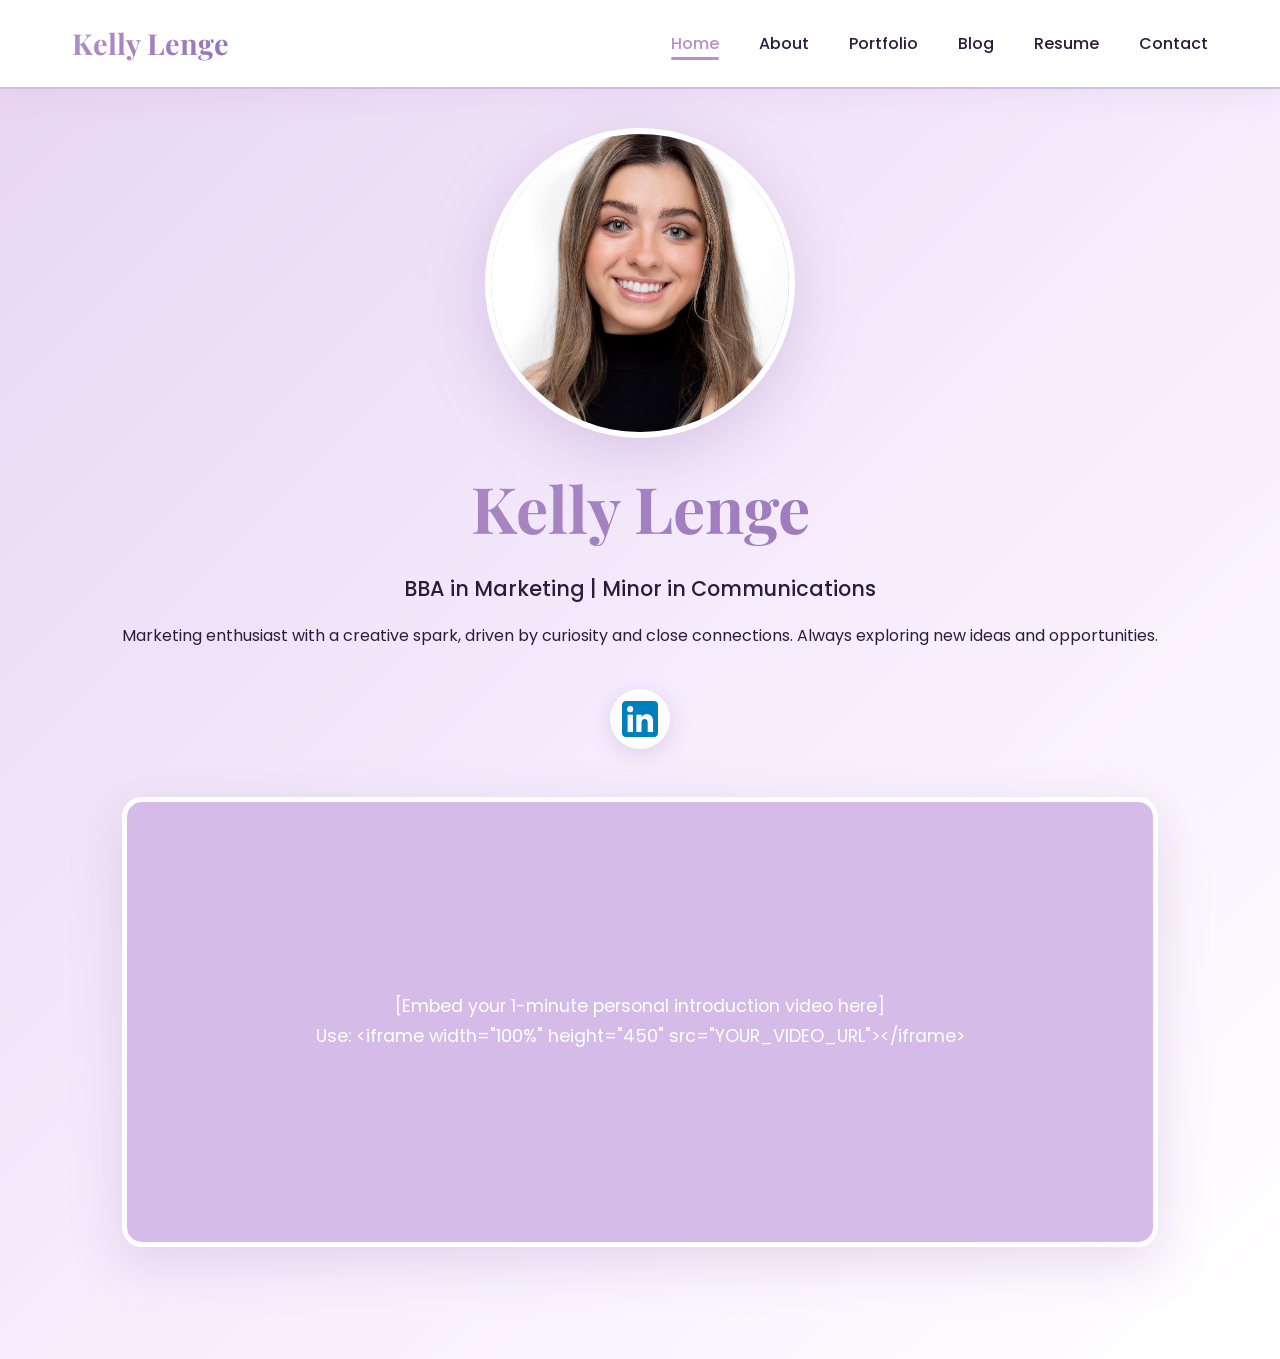
==== commit f0bfe299: "imgs desc, dates added, blog update" ====
--- a/index.html
+++ b/index.html
@@ -31,6 +31,7 @@
                 </div>
                 <h1>Kelly Lenge</h1>
                 <p style="font-size: 1.3rem; margin-bottom: 1rem; font-weight: 500;">BBA in Marketing | Minor in Communications</p>
+                <p>Marketing enthusiast with a creative spark, driven by curiosity and close connections. Always exploring new ideas and opportunities.</p>
                 
                 <!-- <a class="cta-button" href="index.html#contact">Let's Connect!</a> -->
                 
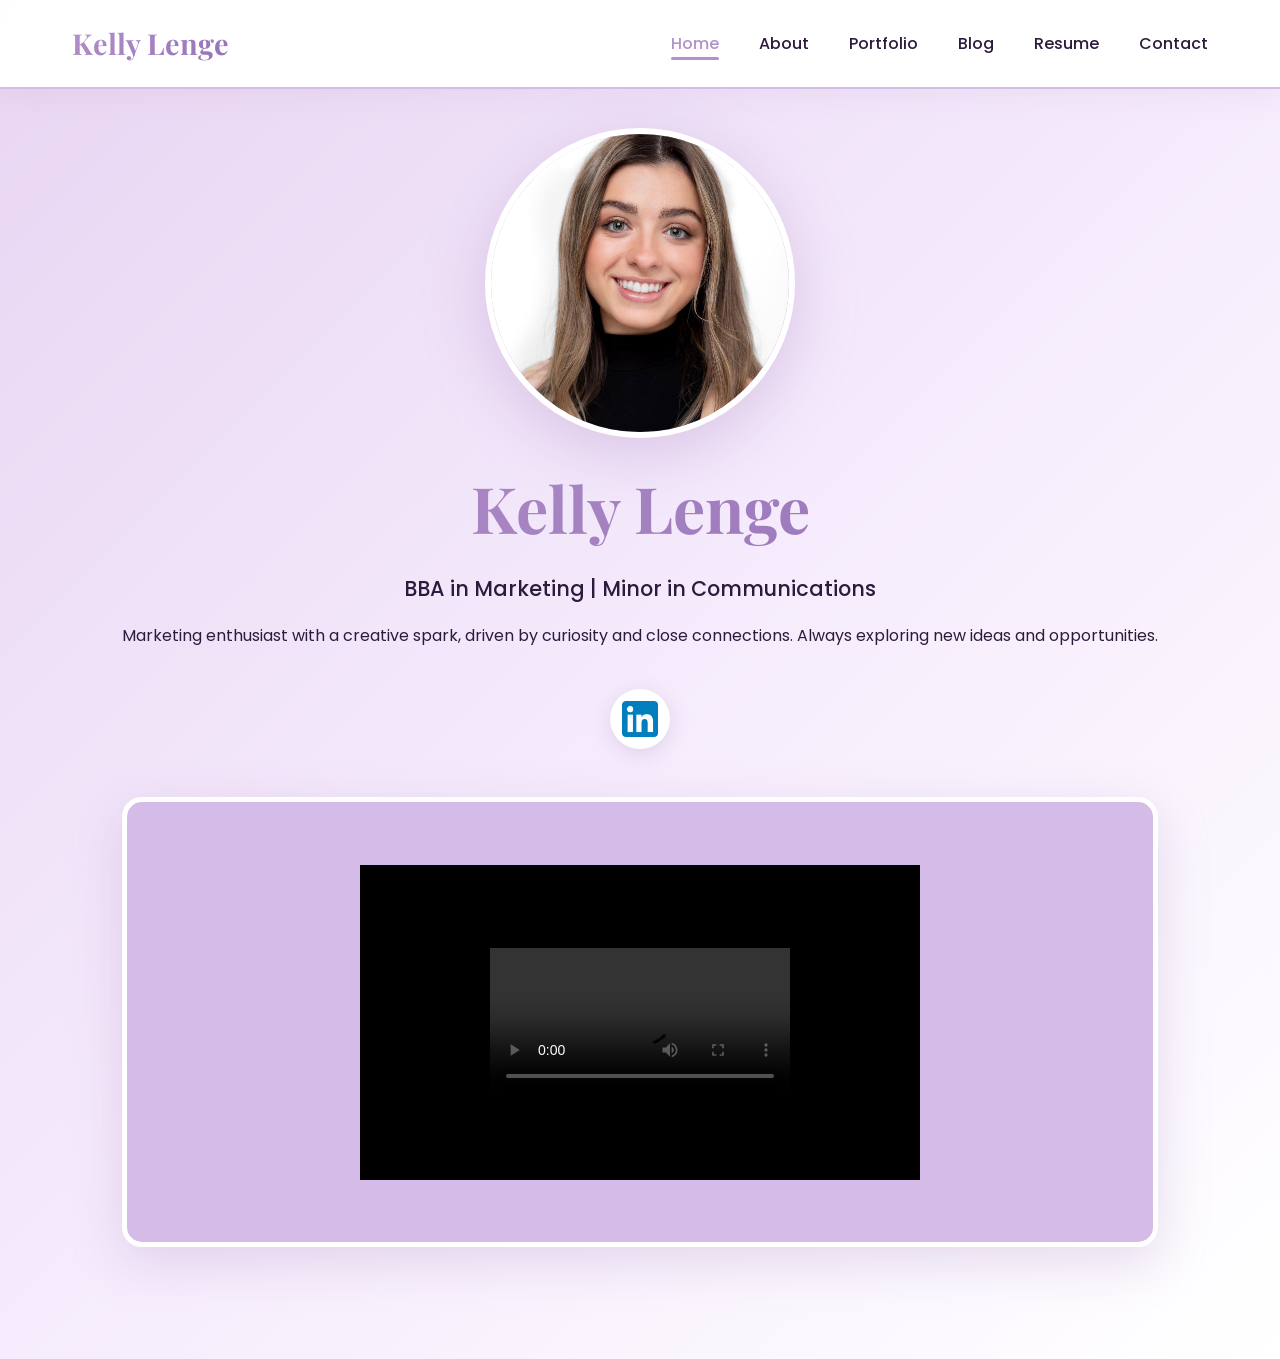
==== commit ae0b8e4c: "Video" ====
--- a/index.html
+++ b/index.html
@@ -42,8 +42,7 @@
                 </div>
 
                 <div class="video-container">
-                    [Embed your 1-minute personal introduction video here]<br>
-                    Use: &lt;iframe width="100%" height="450" src="YOUR_VIDEO_URL"&gt;&lt;/iframe&gt;
+                    <iframe width="560" height="315" src="files/kelly_intro_vid.mp4" title="Kelly Intro Video" frameborder="0" allow="accelerometer; autoplay; clipboard-write; encrypted-media; gyroscope; picture-in-picture; web-share" allowfullscreen></iframe>
                 </div>
             </div>
         </div>
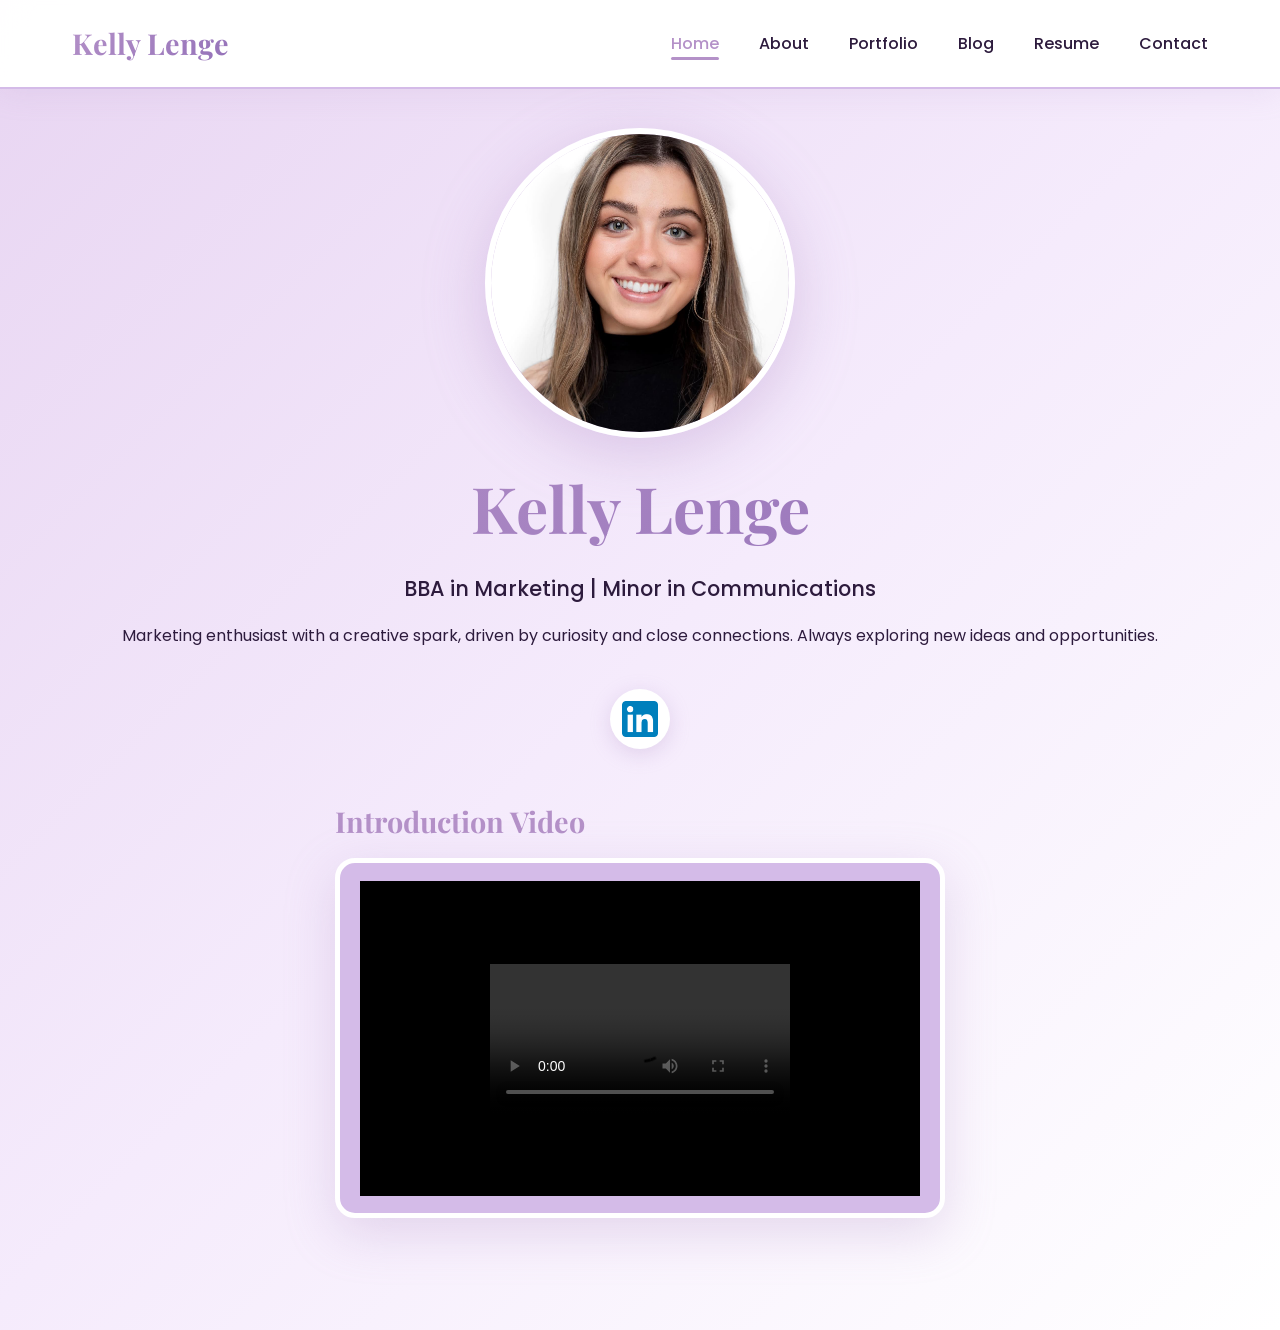
==== commit ca14baf5: "Video Changes" ====
--- a/index.html
+++ b/index.html
@@ -40,9 +40,11 @@
                         <img src="img/LinkedIn_icon.svg.png" alt="LinkedIn" />
                     </a>
                 </div>
-
-                <div class="video-container">
-                    <iframe width="560" height="315" src="files/kelly_intro_vid.mp4" title="Kelly Intro Video" frameborder="0" allow="accelerometer; autoplay; clipboard-write; encrypted-media; gyroscope; picture-in-picture; web-share" allowfullscreen></iframe>
+                <div class="video-section">
+                    <h3>Introduction Video</h3>
+                    <div class="video-container">
+                        <iframe width="560" height="315" src="files/kelly_intro_vid.mp4" title="Kelly Intro Video" frameborder="0" allow="accelerometer; autoplay; clipboard-write; encrypted-media; gyroscope; picture-in-picture; web-share" allowfullscreen></iframe>
+                    </div>
                 </div>
             </div>
         </div>
--- a/css/styles.css
+++ b/css/styles.css
@@ -285,19 +285,49 @@
     box-shadow: 0 8px 30px rgba(180, 145, 200, 0.5);
 }
 
+.video-section {
+    max-width: 610px;
+    margin: 3rem auto;
+    text-align: left;
+}
+
+.video-section h3 {
+    margin-bottom: 0.75rem;
+    text-align: left;
+}
+
 .video-container {
-    margin: 3rem 0;
+    /* centers block horizontally on the page / inside its parent */
+    margin: 0;
     border-radius: 20px;
     overflow: hidden;
     box-shadow: 0 15px 50px rgba(180, 145, 200, 0.3);
     background: var(--lavender-light);
-    height: 450px;
+    width: 610px;
+    height: 360px;
     display: flex;
     align-items: center;
     justify-content: center;
     color: white;
     font-size: 1.1rem;
     border: 5px solid white;
+    position: relative; /* keeps it positioned for internal absolute children if needed */
+}
+
+/* If you need the .video-container centered on top of an image (overlay),
+   wrap the image and video in a parent with position: relative; then use this class:
+   .parent { position: relative; }
+   <div class="parent">
+     <img ...>
+     <div class="video-container overlay">...</div>
+   </div>
+*/
+.video-container.overlay {
+    position: absolute;
+    top: 50%;
+    left: 50%;
+    transform: translate(-50%, -50%);
+    margin: 0; /* reset margin when using absolute centering */
 }
 
 /* ABOUT PAGE */
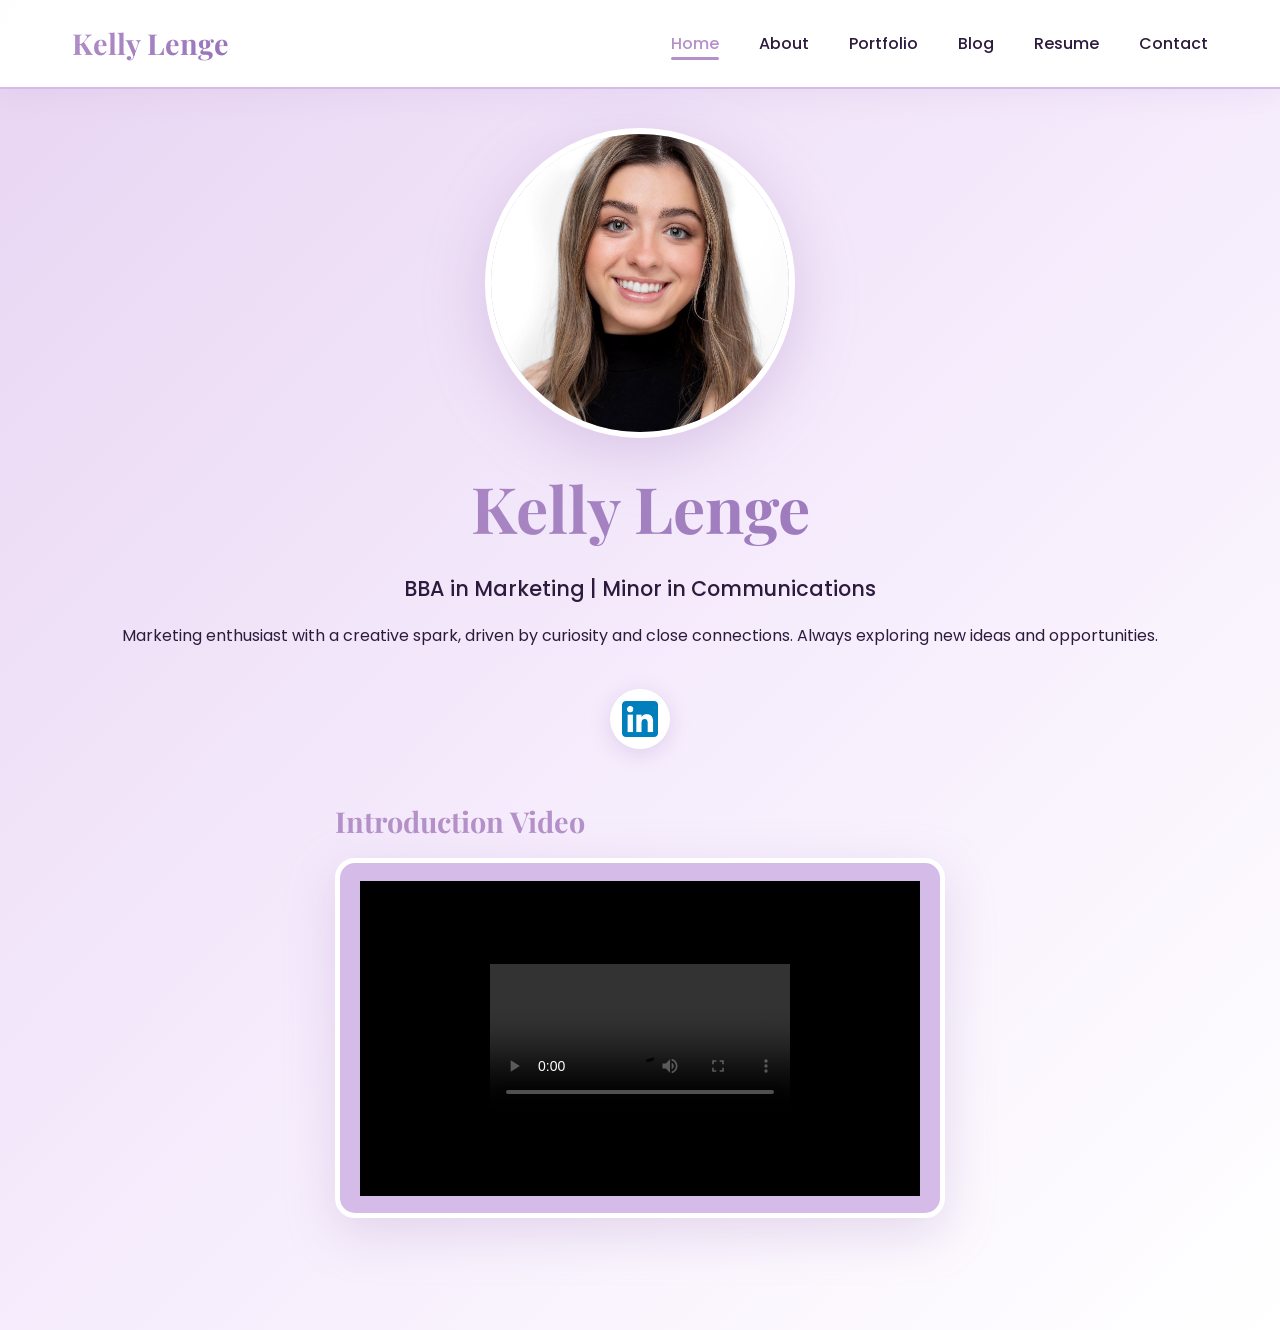
==== commit fa5ff419: "email link" ====
--- a/index.html
+++ b/index.html
@@ -43,7 +43,7 @@
                 <div class="video-section">
                     <h3>Introduction Video</h3>
                     <div class="video-container">
-                        <iframe width="560" height="315" src="files/kelly_intro_vid.mp4" title="Kelly Intro Video" frameborder="0" allow="accelerometer; autoplay; clipboard-write; encrypted-media; gyroscope; picture-in-picture; web-share" allowfullscreen></iframe>
+                        <iframe width="560" height="315" src="files/kelly_intro_vid.mp4" title="Kelly Intro Video" frameborder="0" allow="accelerometer; clipboard-write; encrypted-media; gyroscope; picture-in-picture; web-share" allowfullscreen></iframe>
                     </div>
                 </div>
             </div>
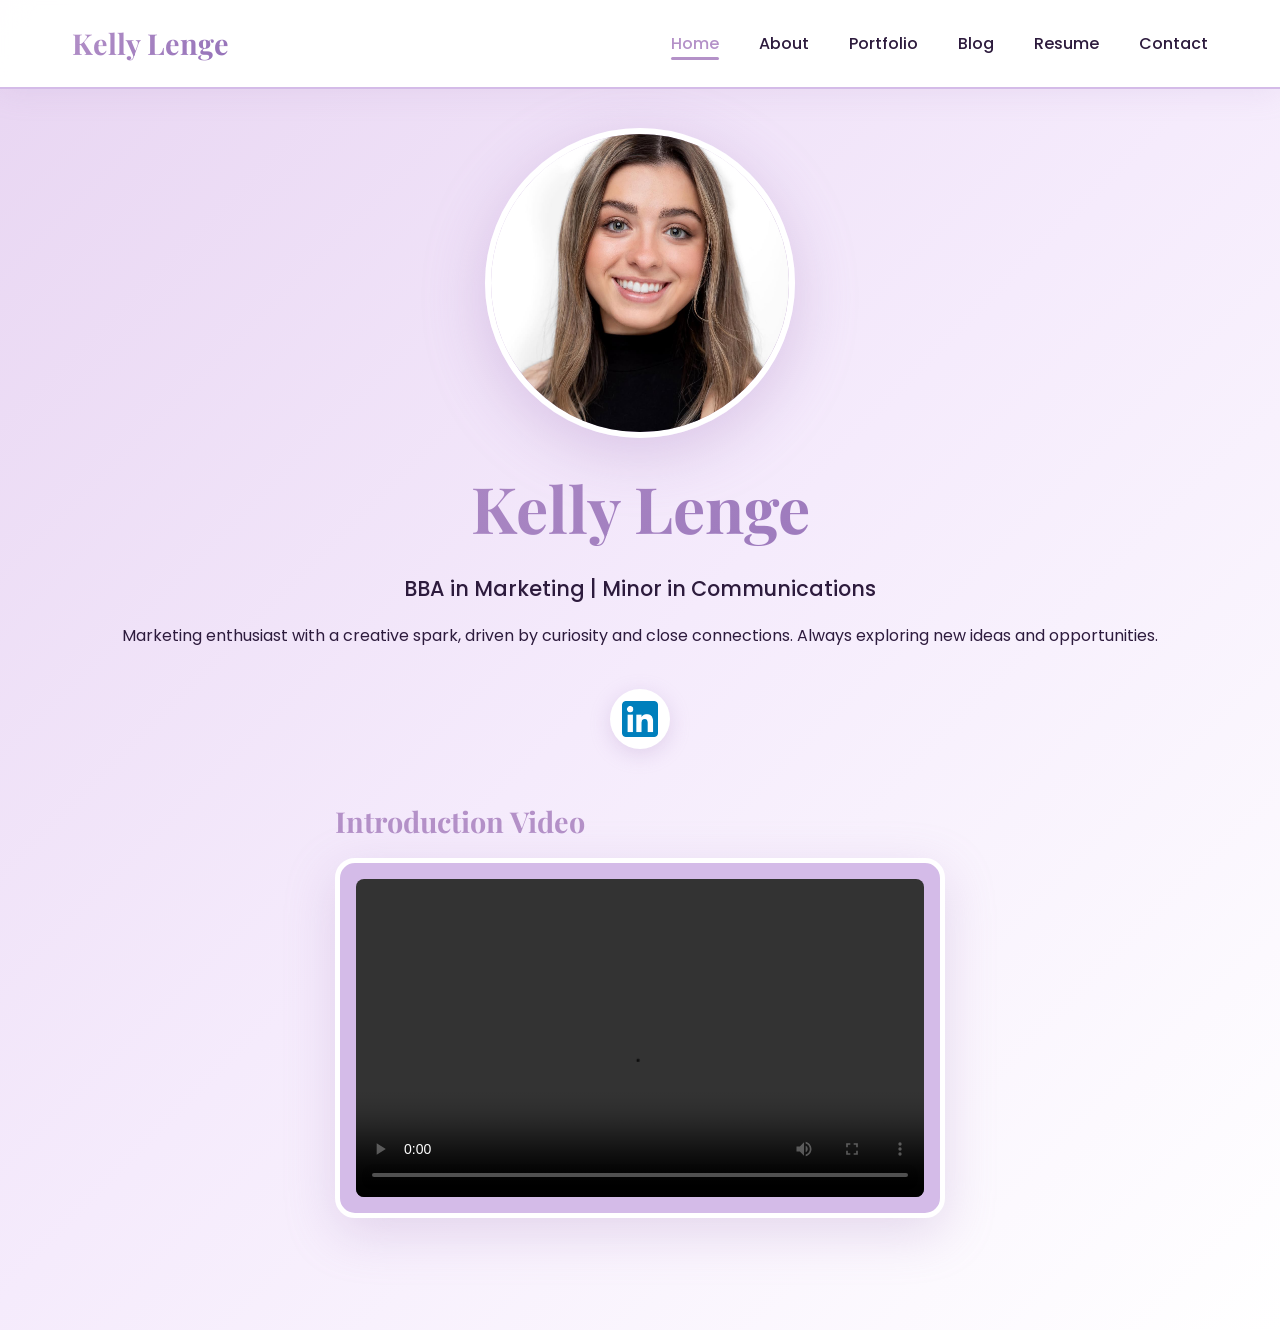
==== commit 0e3b8c81: "Video fix" ====
--- a/index.html
+++ b/index.html
@@ -43,7 +43,10 @@
                 <div class="video-section">
                     <h3>Introduction Video</h3>
                     <div class="video-container">
-                        <iframe width="560" height="315" src="files/kelly_intro_vid.mp4" title="Kelly Intro Video" frameborder="0" allow="accelerometer; clipboard-write; encrypted-media; gyroscope; picture-in-picture; web-share" allowfullscreen></iframe>
+                        <video controls preload="metadata" style="border-radius: 8px;">
+                            <source src="files/kelly_intro_vid.mp4" type="video/mp4" style="height: 265px; width: auto;">
+                            Your browser does not support the video tag.
+                        </video>
                     </div>
                 </div>
             </div>
--- a/css/styles.css
+++ b/css/styles.css
@@ -312,6 +312,15 @@
     font-size: 1.1rem;
     border: 5px solid white;
     position: relative; /* keeps it positioned for internal absolute children if needed */
+    padding: 1rem;
+    box-sizing: border-box;
+}
+
+.video-container video {
+    width: 100%;
+    height: 100%;
+    object-fit: cover;
+    border-radius: 12px;
 }
 
 /* If you need the .video-container centered on top of an image (overlay),
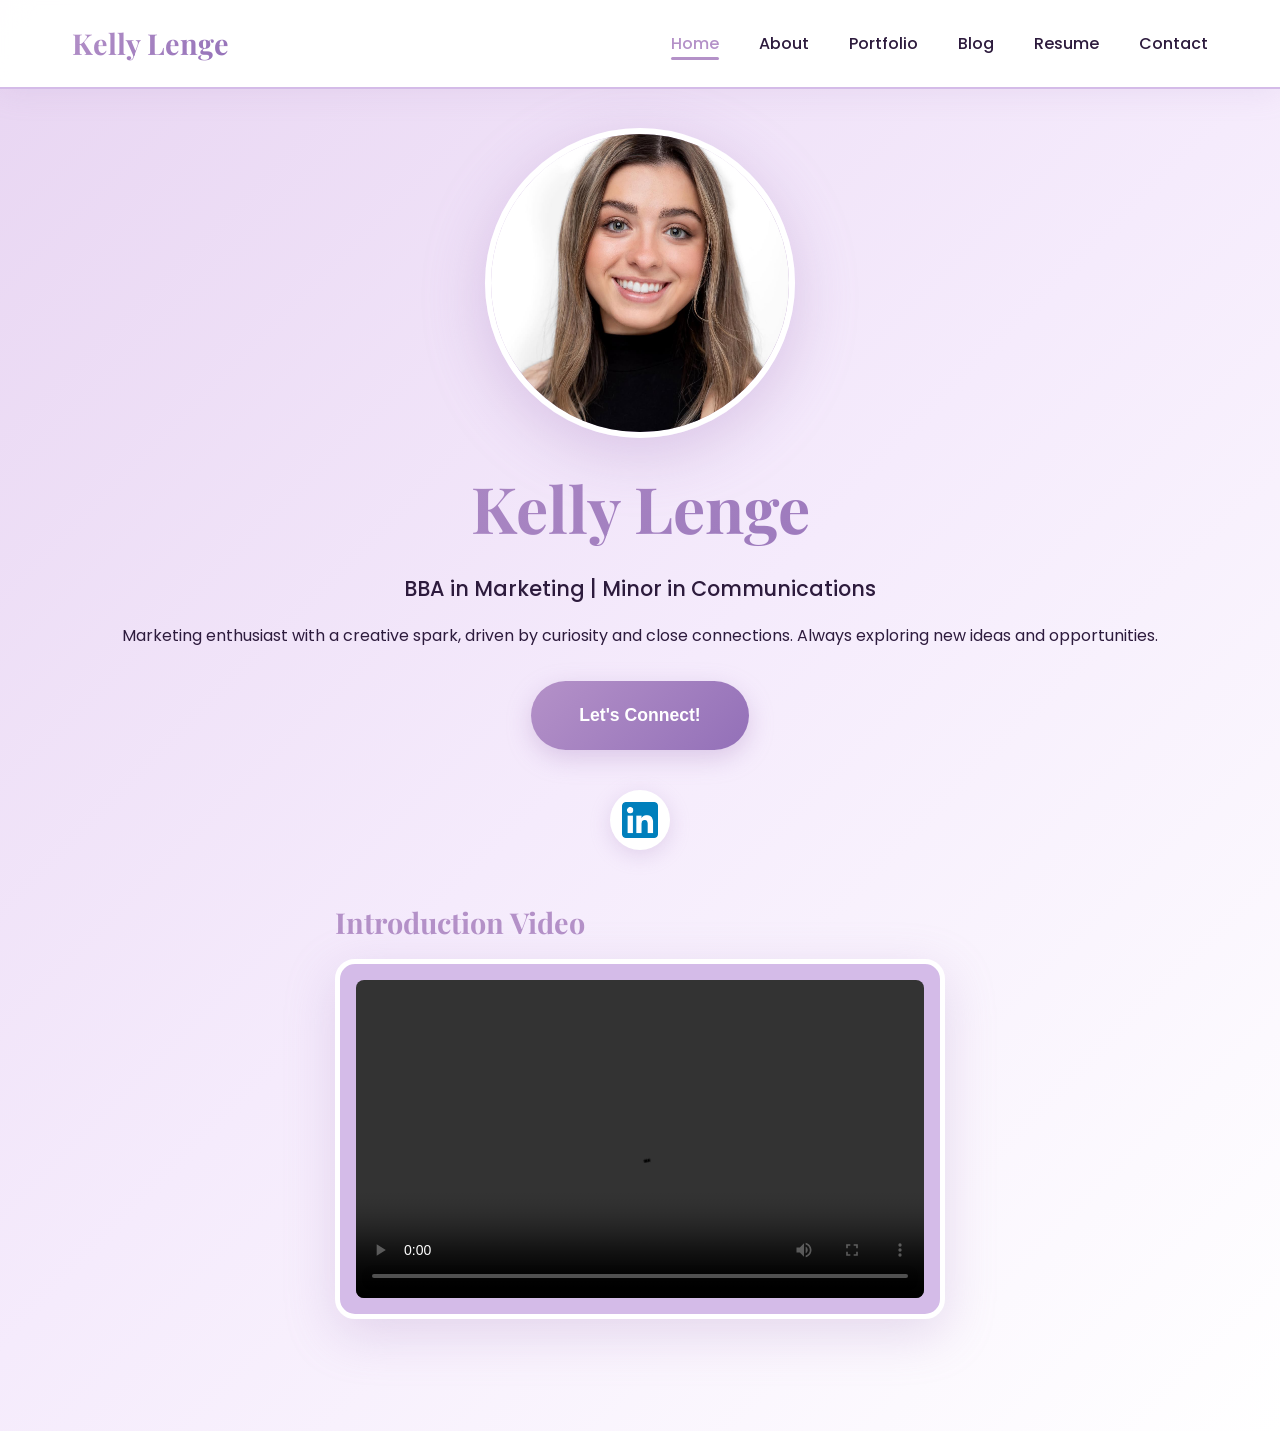
==== commit a21aa6bc: "connect button" ====
--- a/index.html
+++ b/index.html
@@ -33,7 +33,7 @@
                 <p style="font-size: 1.3rem; margin-bottom: 1rem; font-weight: 500;">BBA in Marketing | Minor in Communications</p>
                 <p>Marketing enthusiast with a creative spark, driven by curiosity and close connections. Always exploring new ideas and opportunities.</p>
                 
-                <!-- <a class="cta-button" href="index.html#contact">Let's Connect!</a> -->
+                <a class="cta-button" href="connect.html">Let's Connect!</a>
                 
                 <div class="social-links">
                     <a href="https://linkedin.com/in/kellylenge" target="_blank" title="LinkedIn" aria-label="LinkedIn profile">
